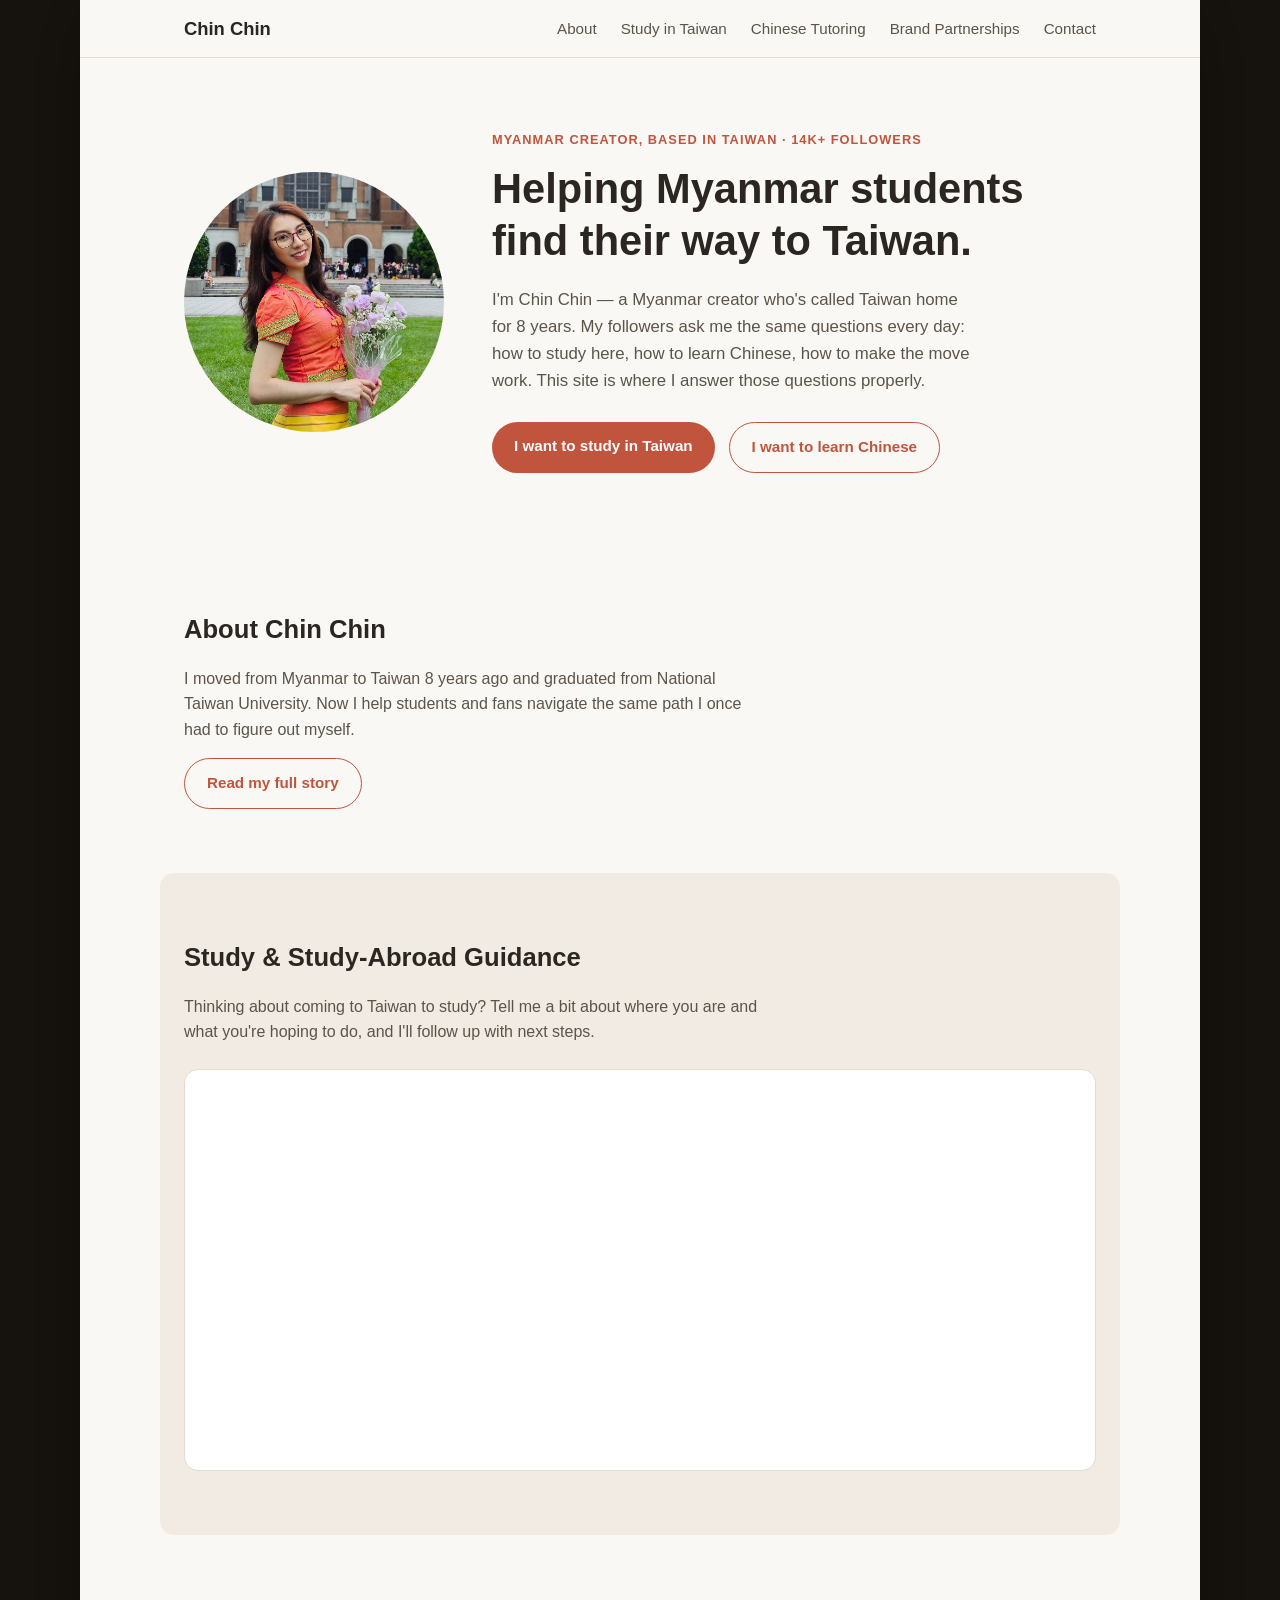
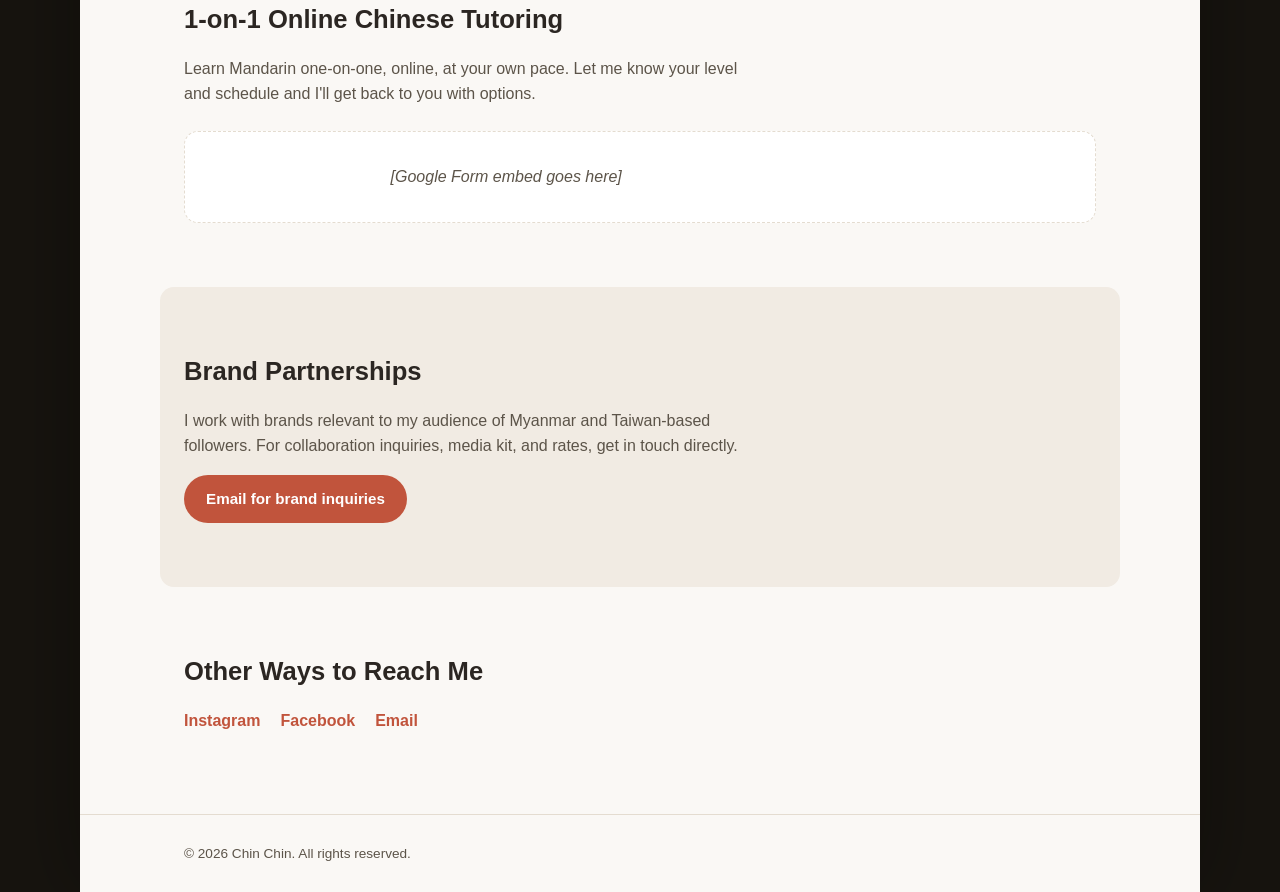
==== index.html @ 605bfd7a "Move full bio to a separate About page, trim homepage intro" ====
<!DOCTYPE html>
<html lang="en">
<head>
<meta charset="UTF-8">
<meta name="viewport" content="width=device-width, initial-scale=1.0">
<title>Chin Chin | Myanmar-Taiwan Bridge</title>
<meta name="description" content="Chin Chin — Myanmar content creator based in Taiwan. Study abroad guidance, 1-on-1 Chinese tutoring, and brand partnerships.">
<link rel="stylesheet" href="css/style.css">
</head>
<body>
<div class="page-shell">

<header class="site-header">
  <nav class="nav container">
    <a href="#top" class="logo">Chin Chin</a>
    <button class="nav-toggle" id="navToggle" aria-label="Toggle menu">&#9776;</button>
    <ul class="nav-links" id="navLinks">
      <li><a href="about.html">About</a></li>
      <li><a href="#study-abroad">Study in Taiwan</a></li>
      <li><a href="#tutoring">Chinese Tutoring</a></li>
      <li><a href="#partnerships">Brand Partnerships</a></li>
      <li><a href="#contact">Contact</a></li>
    </ul>
  </nav>
</header>

<main>

  <!-- HERO -->
  <section id="top" class="hero container">
    <img class="hero-photo" src="images/hero.jpg" alt="Chin Chin">
    <div class="hero-text">
      <p class="eyebrow">Myanmar creator, based in Taiwan &middot; 14K+ followers</p>
      <h1>Helping Myanmar students find their way to Taiwan.</h1>
      <p class="lead">
        I'm Chin Chin — a Myanmar creator who's called Taiwan home for 8 years.
        My followers ask me the same questions every day: how to study here, how
        to learn Chinese, how to make the move work. This site is where I answer
        those questions properly.
      </p>
      <div class="cta-row">
        <a href="#study-abroad" class="btn btn-primary">I want to study in Taiwan</a>
        <a href="#tutoring" class="btn btn-secondary">I want to learn Chinese</a>
      </div>
    </div>
  </section>

  <!-- ABOUT (short teaser, full bio lives on about.html) -->
  <section id="about" class="section container">
    <h2>About Chin Chin</h2>
    <p>
      I moved from Myanmar to Taiwan 8 years ago and graduated from National
      Taiwan University. Now I help students and fans navigate the same path I
      once had to figure out myself.
    </p>
    <a href="about.html" class="btn btn-secondary">Read my full story</a>
  </section>

  <!-- STUDY ABROAD -->
  <section id="study-abroad" class="section alt container">
    <h2>Study &amp; Study-Abroad Guidance</h2>
    <p>
      Thinking about coming to Taiwan to study? Tell me a bit about where you
      are and what you're hoping to do, and I'll follow up with next steps.
    </p>
    <div class="form-embed has-form">
      <iframe src="https://docs.google.com/forms/d/e/1FAIpQLSfJx04D-tozMDbT_g1JNToiqjvIcJus_YOJopioMGUemQs1Eg/viewform?embedded=true" width="100%" height="400" frameborder="0" marginheight="0" marginwidth="0">Loading…</iframe>
    </div>
  </section>

  <!-- CHINESE TUTORING -->
  <section id="tutoring" class="section container">
    <h2>1-on-1 Online Chinese Tutoring</h2>
    <p>
      Learn Mandarin one-on-one, online, at your own pace. Let me know your
      level and schedule and I'll get back to you with options.
    </p>
    <div class="form-embed">
      <!--
        TODO: Replace this comment with the Google Form <iframe> embed code.
        Suggested fields for the form:
          - Name
          - Contact (email / LINE / WhatsApp)
          - Current Chinese level (none / beginner / intermediate / advanced)
          - Goal (travel / study / work / daily life)
          - Preferred schedule / timezone
          - Preferred trial lesson time
      -->
      <p class="form-placeholder-note">[Google Form embed goes here]</p>
    </div>
  </section>

  <!-- BRAND PARTNERSHIPS -->
  <section id="partnerships" class="section alt container">
    <h2>Brand Partnerships</h2>
    <p>
      <!-- TODO: replace with real positioning copy -->
      I work with brands relevant to my audience of Myanmar and Taiwan-based
      followers. For collaboration inquiries, media kit, and rates, get in
      touch directly.
    </p>
    <a href="mailto:REPLACE_WITH_EMAIL@example.com" class="btn btn-primary">
      Email for brand inquiries
    </a>
  </section>

  <!-- CONTACT -->
  <section id="contact" class="section container">
    <h2>Other Ways to Reach Me</h2>
    <ul class="contact-links">
      <li><a href="https://www.instagram.com/chinchin._.27/" target="_blank" rel="noopener">Instagram</a></li>
      <li><a href="https://www.facebook.com/profile.php?id=100089342262749" target="_blank" rel="noopener">Facebook</a></li>
      <li><a href="mailto:REPLACE_WITH_EMAIL@example.com">Email</a></li>
    </ul>
  </section>

</main>

<footer class="site-footer">
  <p class="container">&copy; <span id="year"></span> Chin Chin. All rights reserved.</p>
</footer>

<script src="js/main.js"></script>
</div>
</body>
</html>
---- css/style.css ----
:root {
  --color-bg: #faf8f5;
  --color-bg-alt: #f1ebe3;
  --color-ink: #2b2622;
  --color-ink-soft: #5c5449;
  --color-accent: #c1543c;
  --color-accent-soft: #e8c4b8;
  --color-border: #e4dcd0;
  --color-shell-bg: #17140f;
  --radius: 14px;
  --max-width: 960px;
  --shell-width: 1120px;
  --font: -apple-system, BlinkMacSystemFont, "Segoe UI", "Noto Sans TC", Roboto, sans-serif;
}

* { box-sizing: border-box; }

html, body {
  margin: 0;
  padding: 0;
}

body {
  font-family: var(--font);
  color: var(--color-ink);
  background: var(--color-shell-bg);
  line-height: 1.6;
}

.page-shell {
  max-width: var(--shell-width);
  margin: 0 auto;
  background: var(--color-bg);
  box-shadow: 0 0 80px rgba(0, 0, 0, 0.35);
}

.container {
  max-width: var(--max-width);
  margin: 0 auto;
  padding: 0 24px;
}

/* Header / nav */
.site-header {
  position: sticky;
  top: 0;
  background: rgba(250, 248, 245, 0.92);
  backdrop-filter: blur(6px);
  border-bottom: 1px solid var(--color-border);
  z-index: 10;
}

.nav {
  display: flex;
  align-items: center;
  justify-content: space-between;
  padding-top: 14px;
  padding-bottom: 14px;
}

.logo {
  font-weight: 700;
  font-size: 1.15rem;
  color: var(--color-ink);
  text-decoration: none;
}

.nav-links {
  list-style: none;
  display: flex;
  gap: 24px;
  margin: 0;
  padding: 0;
}

.nav-links a {
  color: var(--color-ink-soft);
  text-decoration: none;
  font-size: 0.95rem;
}

.nav-links a:hover { color: var(--color-accent); }

.nav-toggle {
  display: none;
  background: none;
  border: none;
  font-size: 1.4rem;
  cursor: pointer;
  color: var(--color-ink);
}

/* Hero */
.hero {
  display: flex;
  align-items: center;
  gap: 48px;
  padding: 72px 24px;
}

.hero-photo {
  flex: 0 0 260px;
  width: 260px;
  height: 260px;
  border-radius: 50%;
  object-fit: cover;
}

.about-gallery {
  display: flex;
  gap: 16px;
  margin-top: 32px;
}

.about-gallery img {
  flex: 1;
  width: 100%;
  min-width: 0;
  aspect-ratio: 3 / 4;
  object-fit: cover;
  object-position: top;
  border-radius: var(--radius);
}

@media (max-width: 720px) {
  .about-gallery {
    gap: 8px;
  }
}

.hero-text { flex: 1; min-width: 0; }

.eyebrow {
  text-transform: uppercase;
  letter-spacing: 0.08em;
  font-size: 0.8rem;
  color: var(--color-accent);
  font-weight: 600;
  margin: 0 0 12px;
}

h1 {
  font-size: clamp(1.8rem, 3.5vw, 2.6rem);
  line-height: 1.25;
  margin: 0 0 20px;
}

.lead {
  font-size: 1.05rem;
  color: var(--color-ink-soft);
  max-width: 52ch;
}

.cta-row {
  display: flex;
  gap: 14px;
  margin-top: 28px;
  flex-wrap: wrap;
}

.btn {
  display: inline-block;
  padding: 12px 22px;
  border-radius: 999px;
  text-decoration: none;
  font-weight: 600;
  font-size: 0.95rem;
  transition: transform 0.15s ease, box-shadow 0.15s ease;
}

.btn:hover { transform: translateY(-1px); }

.btn-primary {
  background: var(--color-accent);
  color: #fff;
}

.btn-secondary {
  background: transparent;
  color: var(--color-accent);
  border: 1.5px solid var(--color-accent);
}

/* Sections */
.section {
  padding: 64px 24px;
}

.section.alt {
  background: var(--color-bg-alt);
  border-radius: var(--radius);
}

.section h2 {
  font-size: 1.6rem;
  margin: 0 0 16px;
}

.section p {
  color: var(--color-ink-soft);
  max-width: 65ch;
}

/* Placeholder blocks (stand in for real photos) */
.placeholder-box {
  background: linear-gradient(135deg, var(--color-accent-soft), var(--color-bg-alt));
  display: flex;
  align-items: center;
  justify-content: center;
  text-align: center;
  color: var(--color-ink-soft);
  font-size: 0.85rem;
  padding: 12px;
}

/* Stats */
.stat-row {
  list-style: none;
  display: flex;
  gap: 40px;
  padding: 0;
  margin: 28px 0 0;
  flex-wrap: wrap;
}

.stat-row li {
  display: flex;
  flex-direction: column;
}

.stat-row strong {
  font-size: 1.6rem;
  color: var(--color-accent);
}

.stat-row span {
  font-size: 0.85rem;
  color: var(--color-ink-soft);
}

/* Form embed placeholder */
.form-embed {
  margin-top: 24px;
  border: 1.5px dashed var(--color-border);
  border-radius: var(--radius);
  padding: 32px;
  background: #fff;
}

.form-placeholder-note {
  margin: 0;
  color: var(--color-ink-soft);
  font-style: italic;
  text-align: center;
}

/* Form embed with a real Google Form loaded */
.form-embed.has-form {
  border-style: solid;
  padding: 0;
  overflow: hidden;
}

.form-embed.has-form iframe {
  display: block;
  width: 100%;
  border: none;
}

/* Contact links */
.contact-links {
  list-style: none;
  padding: 0;
  display: flex;
  gap: 20px;
  flex-wrap: wrap;
}

.contact-links a {
  color: var(--color-accent);
  text-decoration: none;
  font-weight: 600;
}

/* Footer */
.site-footer {
  border-top: 1px solid var(--color-border);
  padding: 28px 0;
  color: var(--color-ink-soft);
  font-size: 0.85rem;
}

/* Responsive */
@media (max-width: 720px) {
  .hero {
    flex-direction: column;
    text-align: center;
    padding: 48px 24px;
  }

  .cta-row { justify-content: center; }

  .nav-toggle { display: block; }

  .nav-links {
    display: none;
    position: absolute;
    top: 100%;
    left: 0;
    right: 0;
    background: var(--color-bg);
    flex-direction: column;
    padding: 16px 24px;
    border-bottom: 1px solid var(--color-border);
  }

  .nav-links.open { display: flex; }

  .stat-row { gap: 28px; }
}
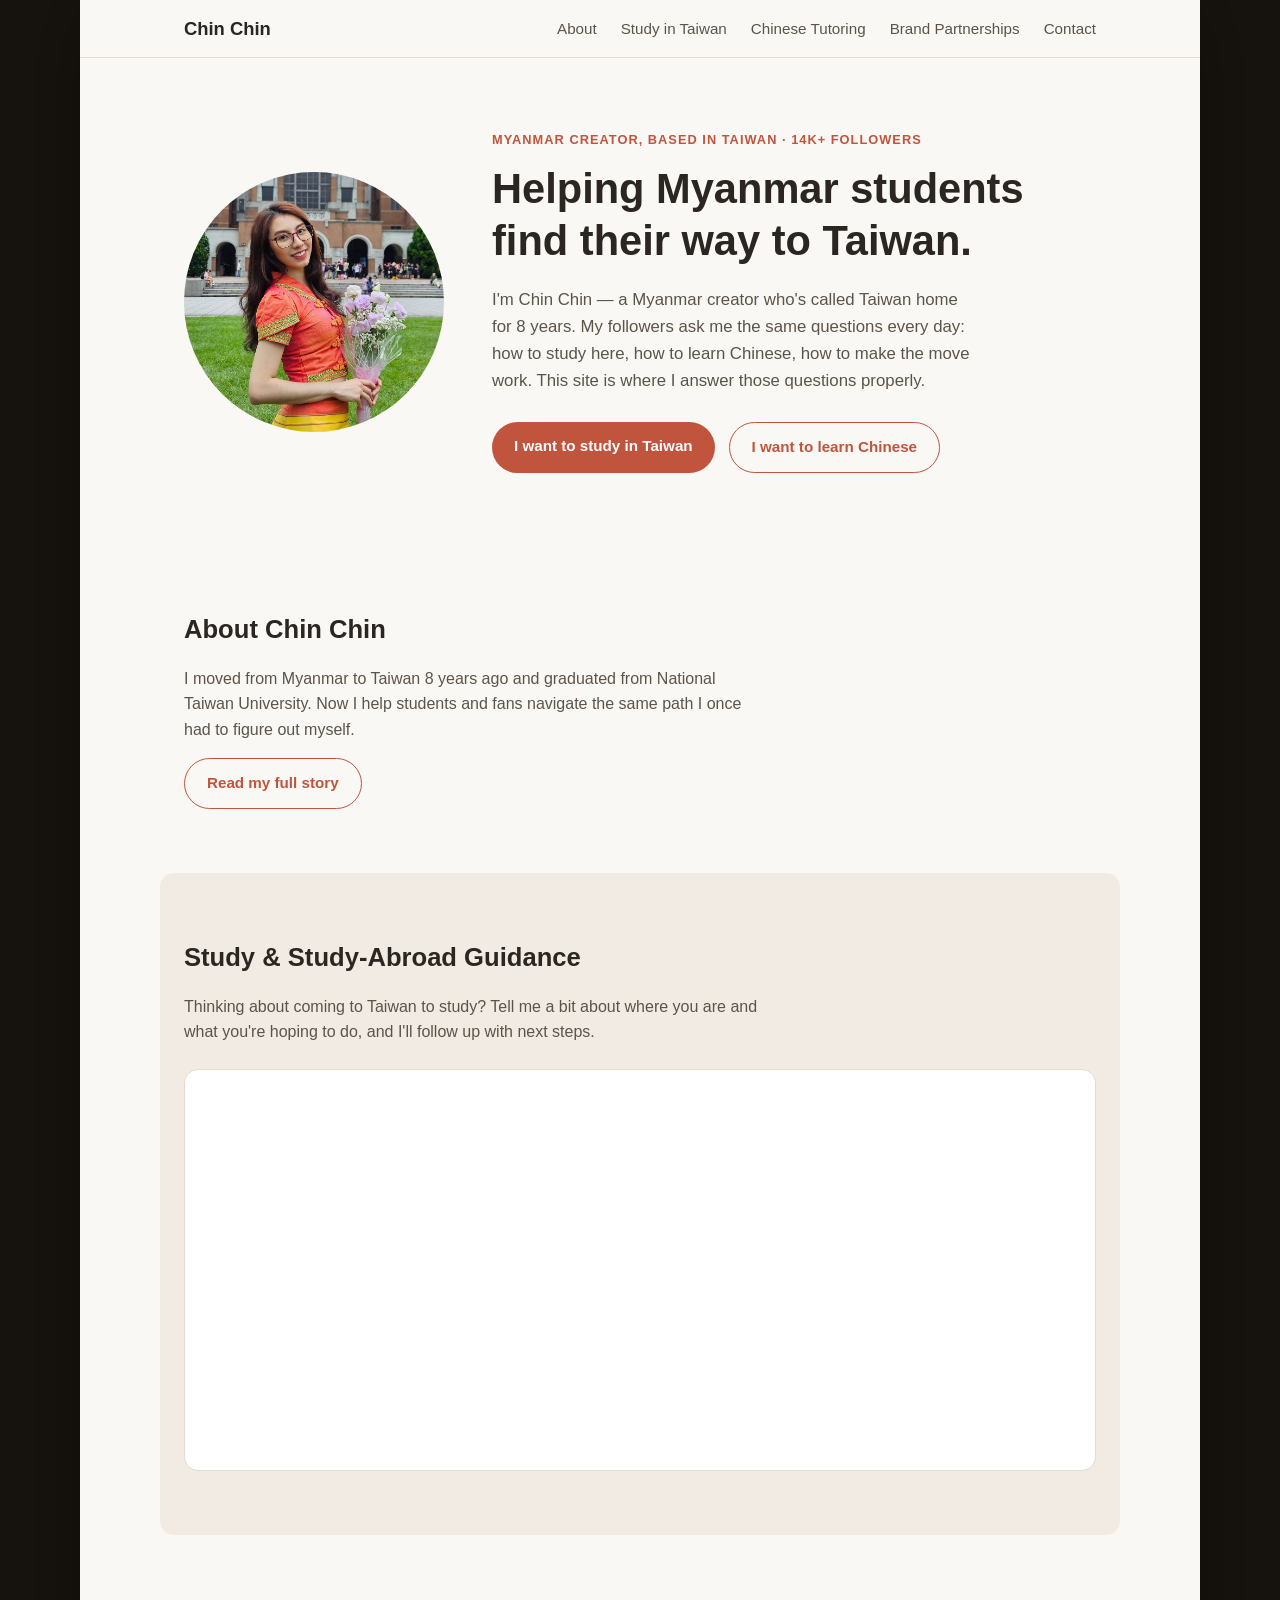
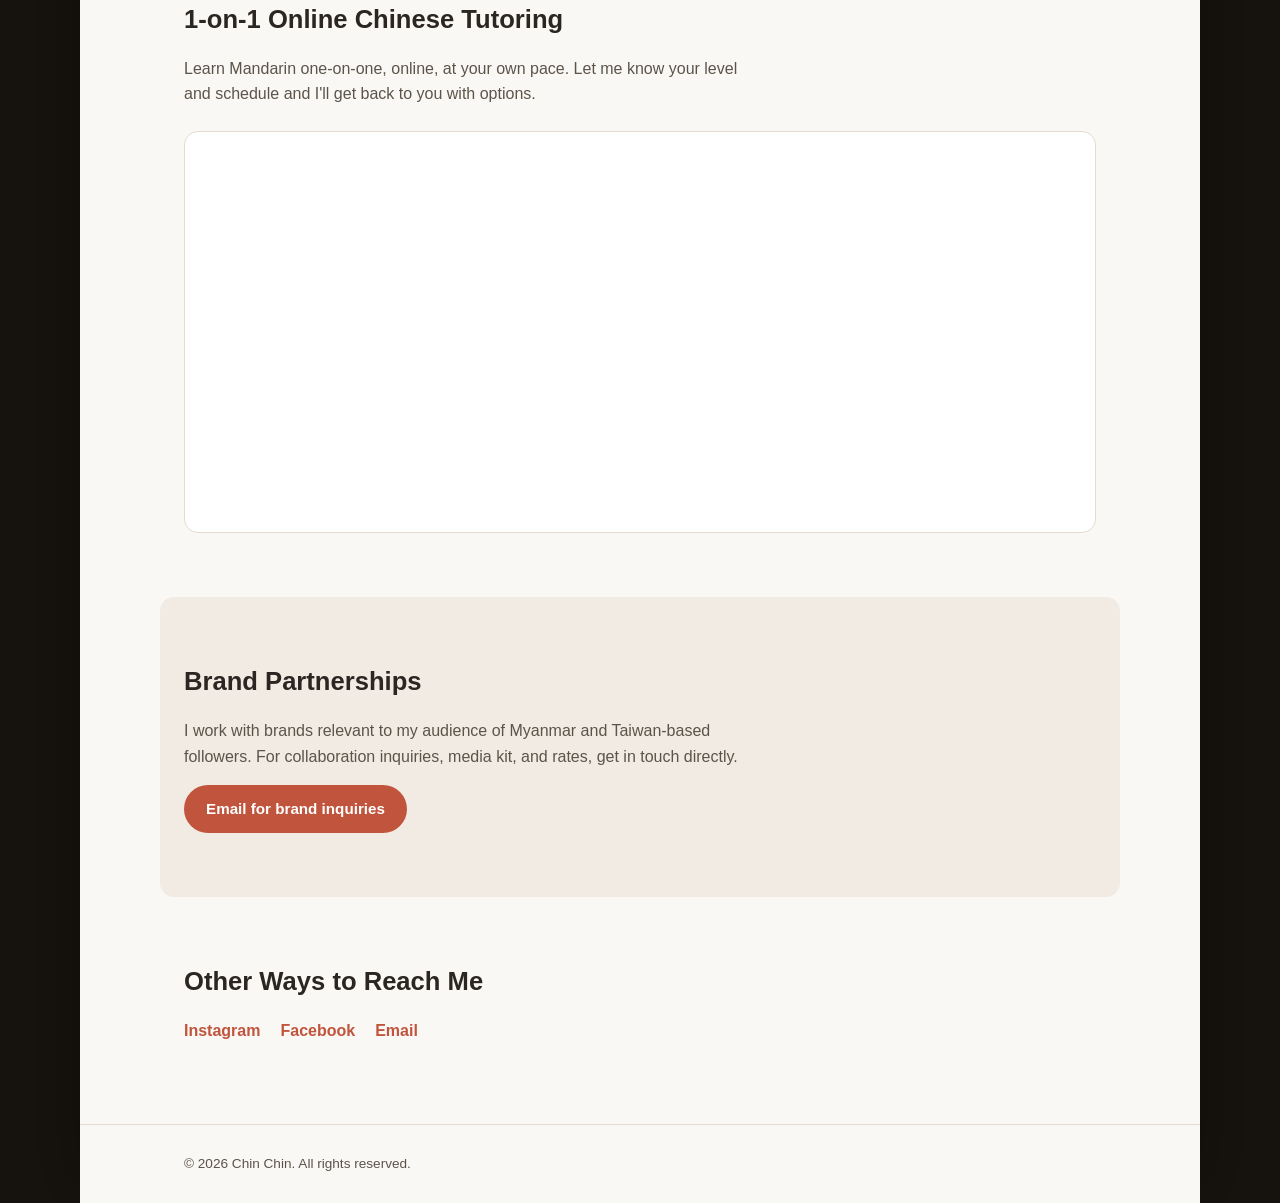
==== commit fcd39ef6: "Embed Chinese Tutoring Google Form" ====
--- a/index.html
+++ b/index.html
@@ -75,18 +75,8 @@
       Learn Mandarin one-on-one, online, at your own pace. Let me know your
       level and schedule and I'll get back to you with options.
     </p>
-    <div class="form-embed">
-      <!--
-        TODO: Replace this comment with the Google Form <iframe> embed code.
-        Suggested fields for the form:
-          - Name
-          - Contact (email / LINE / WhatsApp)
-          - Current Chinese level (none / beginner / intermediate / advanced)
-          - Goal (travel / study / work / daily life)
-          - Preferred schedule / timezone
-          - Preferred trial lesson time
-      -->
-      <p class="form-placeholder-note">[Google Form embed goes here]</p>
+    <div class="form-embed has-form">
+      <iframe src="https://docs.google.com/forms/d/e/1FAIpQLScOW-vlJznpH0qBeqEL9TIIM-wbgaiX04JXEnQzeQEX8G0h-w/viewform?embedded=true" width="100%" height="400" frameborder="0" marginheight="0" marginwidth="0">Loading…</iframe>
     </div>
   </section>
 
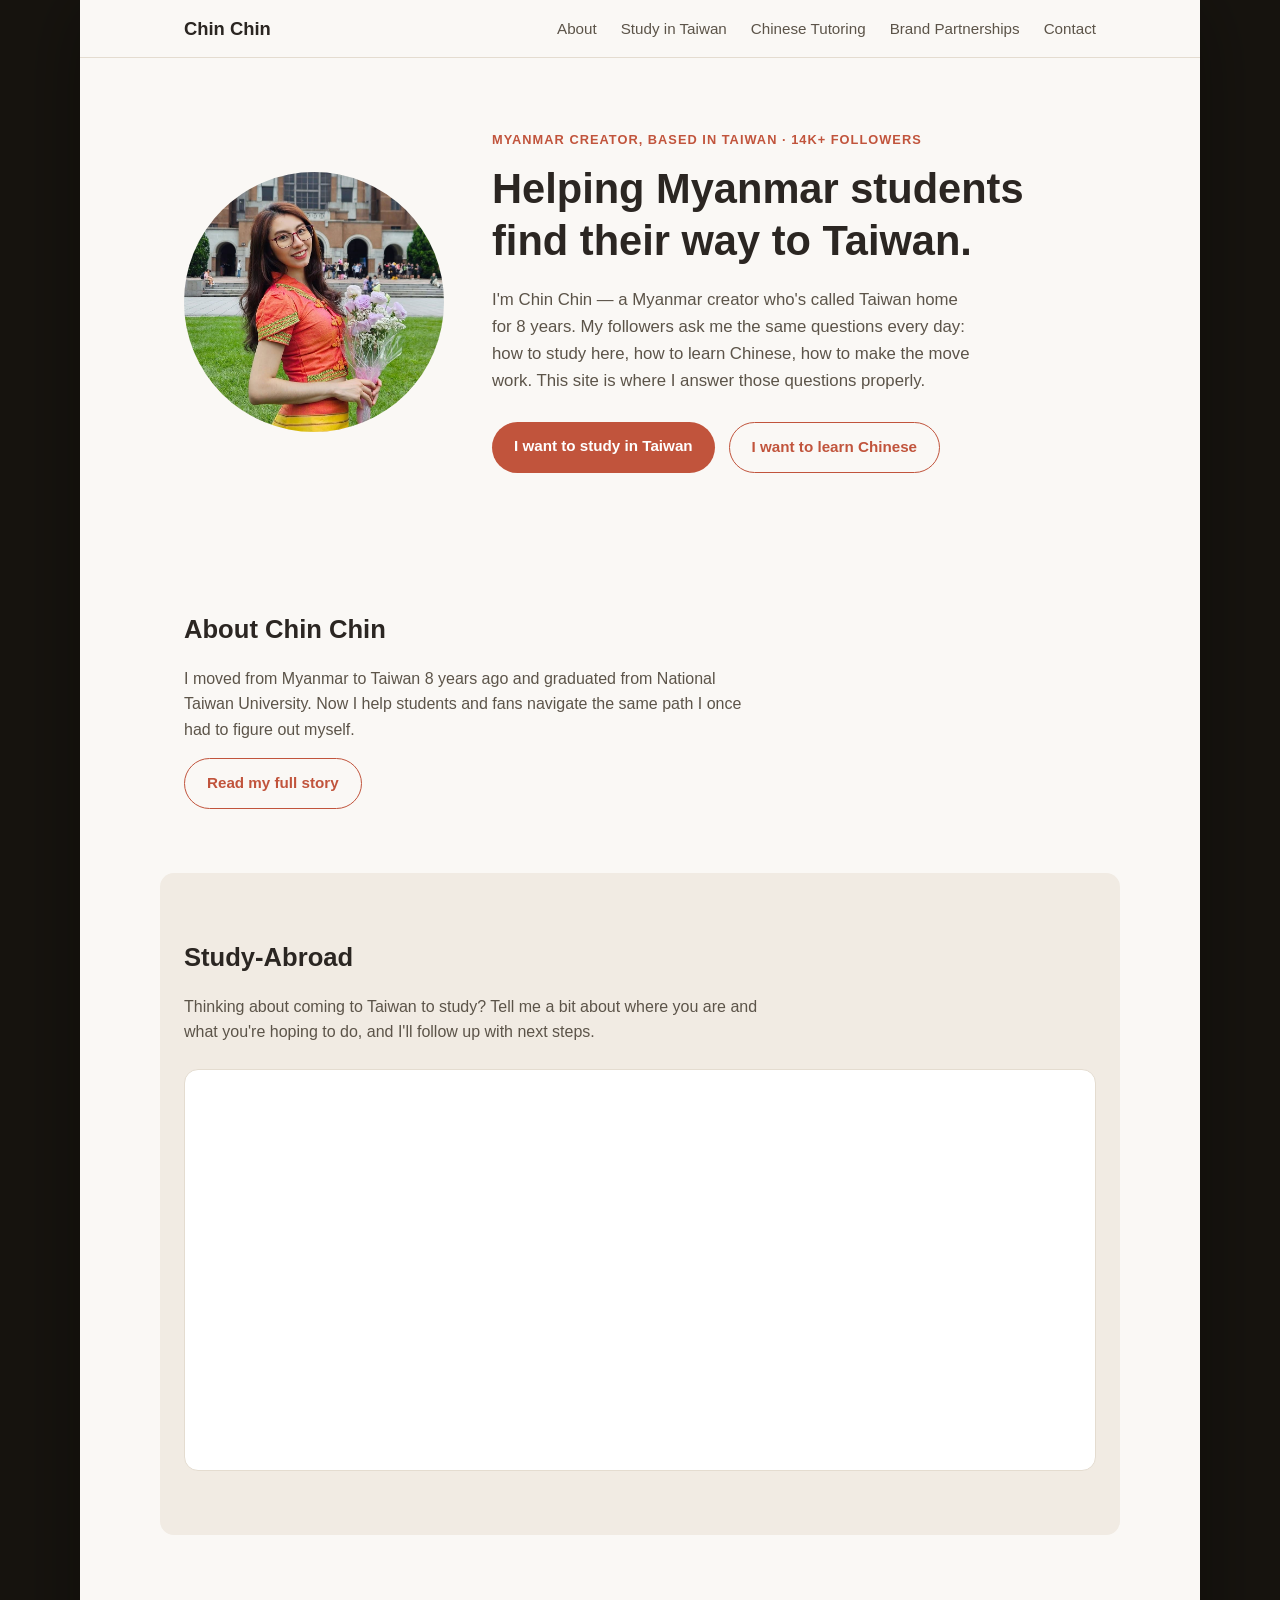
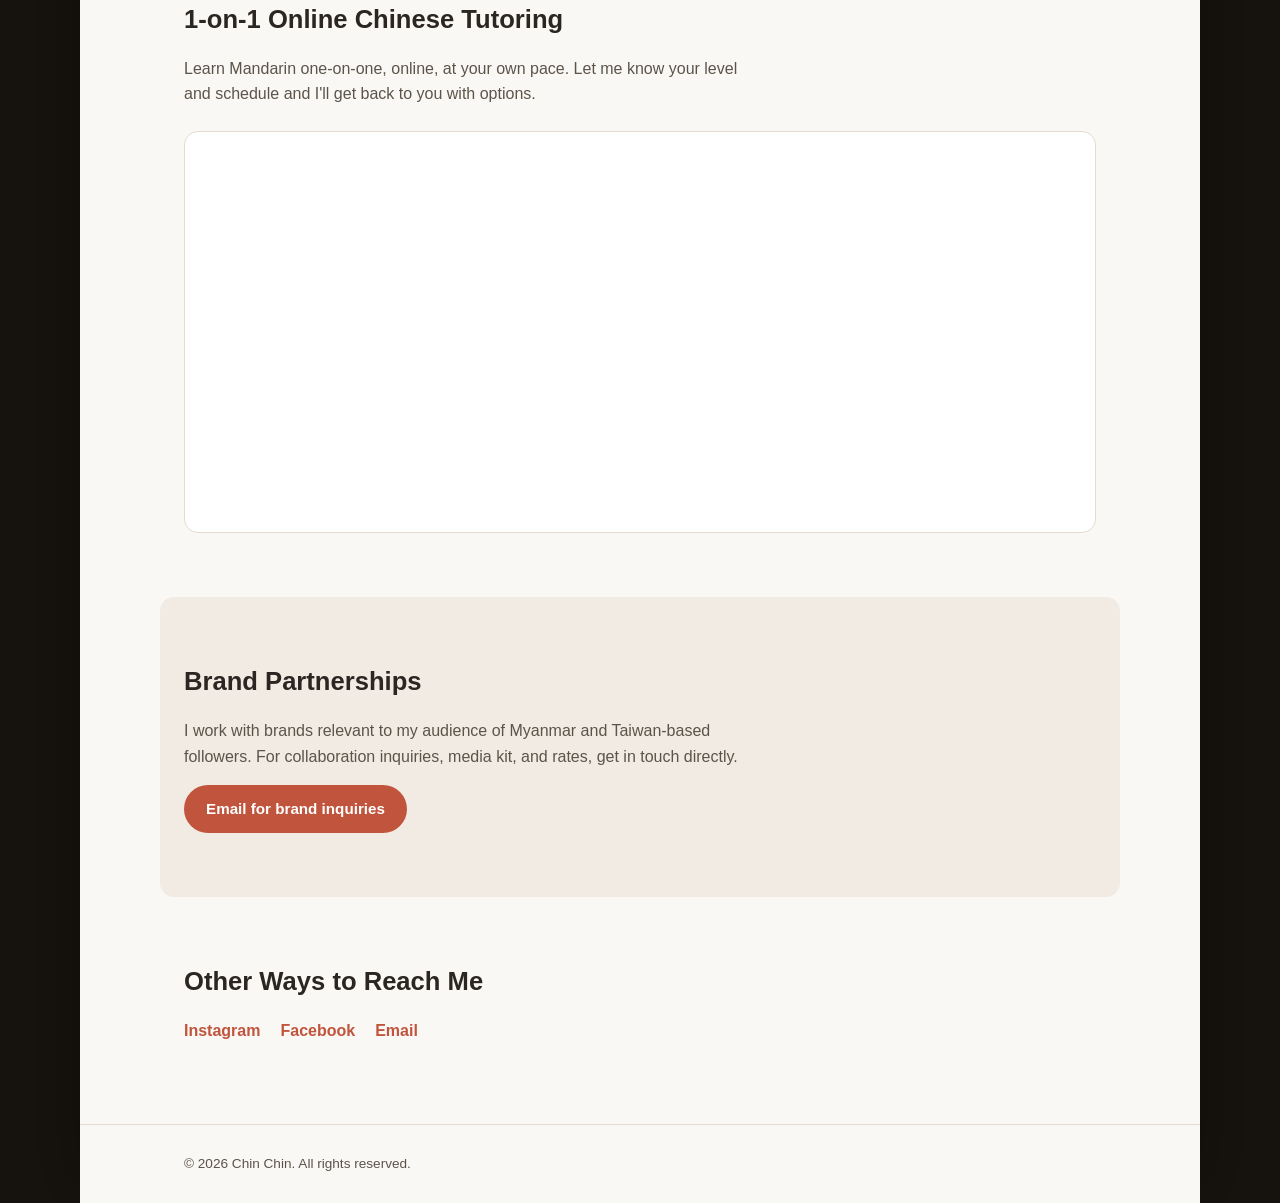
==== commit c51f6766: "Update hero photo to graduation photo, rename Study-Abroad section heading" ====
--- a/index.html
+++ b/index.html
@@ -58,7 +58,7 @@
 
   <!-- STUDY ABROAD -->
   <section id="study-abroad" class="section alt container">
-    <h2>Study &amp; Study-Abroad Guidance</h2>
+    <h2>Study-Abroad</h2>
     <p>
       Thinking about coming to Taiwan to study? Tell me a bit about where you
       are and what you're hoping to do, and I'll follow up with next steps.
@@ -89,7 +89,7 @@
       followers. For collaboration inquiries, media kit, and rates, get in
       touch directly.
     </p>
-    <a href="mailto:REPLACE_WITH_EMAIL@example.com" class="btn btn-primary">
+    <a href="mailto:chinqingintaiwan18@gmail.com" class="btn btn-primary">
       Email for brand inquiries
     </a>
   </section>
@@ -100,7 +100,7 @@
     <ul class="contact-links">
       <li><a href="https://www.instagram.com/chinchin._.27/" target="_blank" rel="noopener">Instagram</a></li>
       <li><a href="https://www.facebook.com/profile.php?id=100089342262749" target="_blank" rel="noopener">Facebook</a></li>
-      <li><a href="mailto:REPLACE_WITH_EMAIL@example.com">Email</a></li>
+      <li><a href="mailto:chinqingintaiwan18@gmail.com">Email</a></li>
     </ul>
   </section>
 
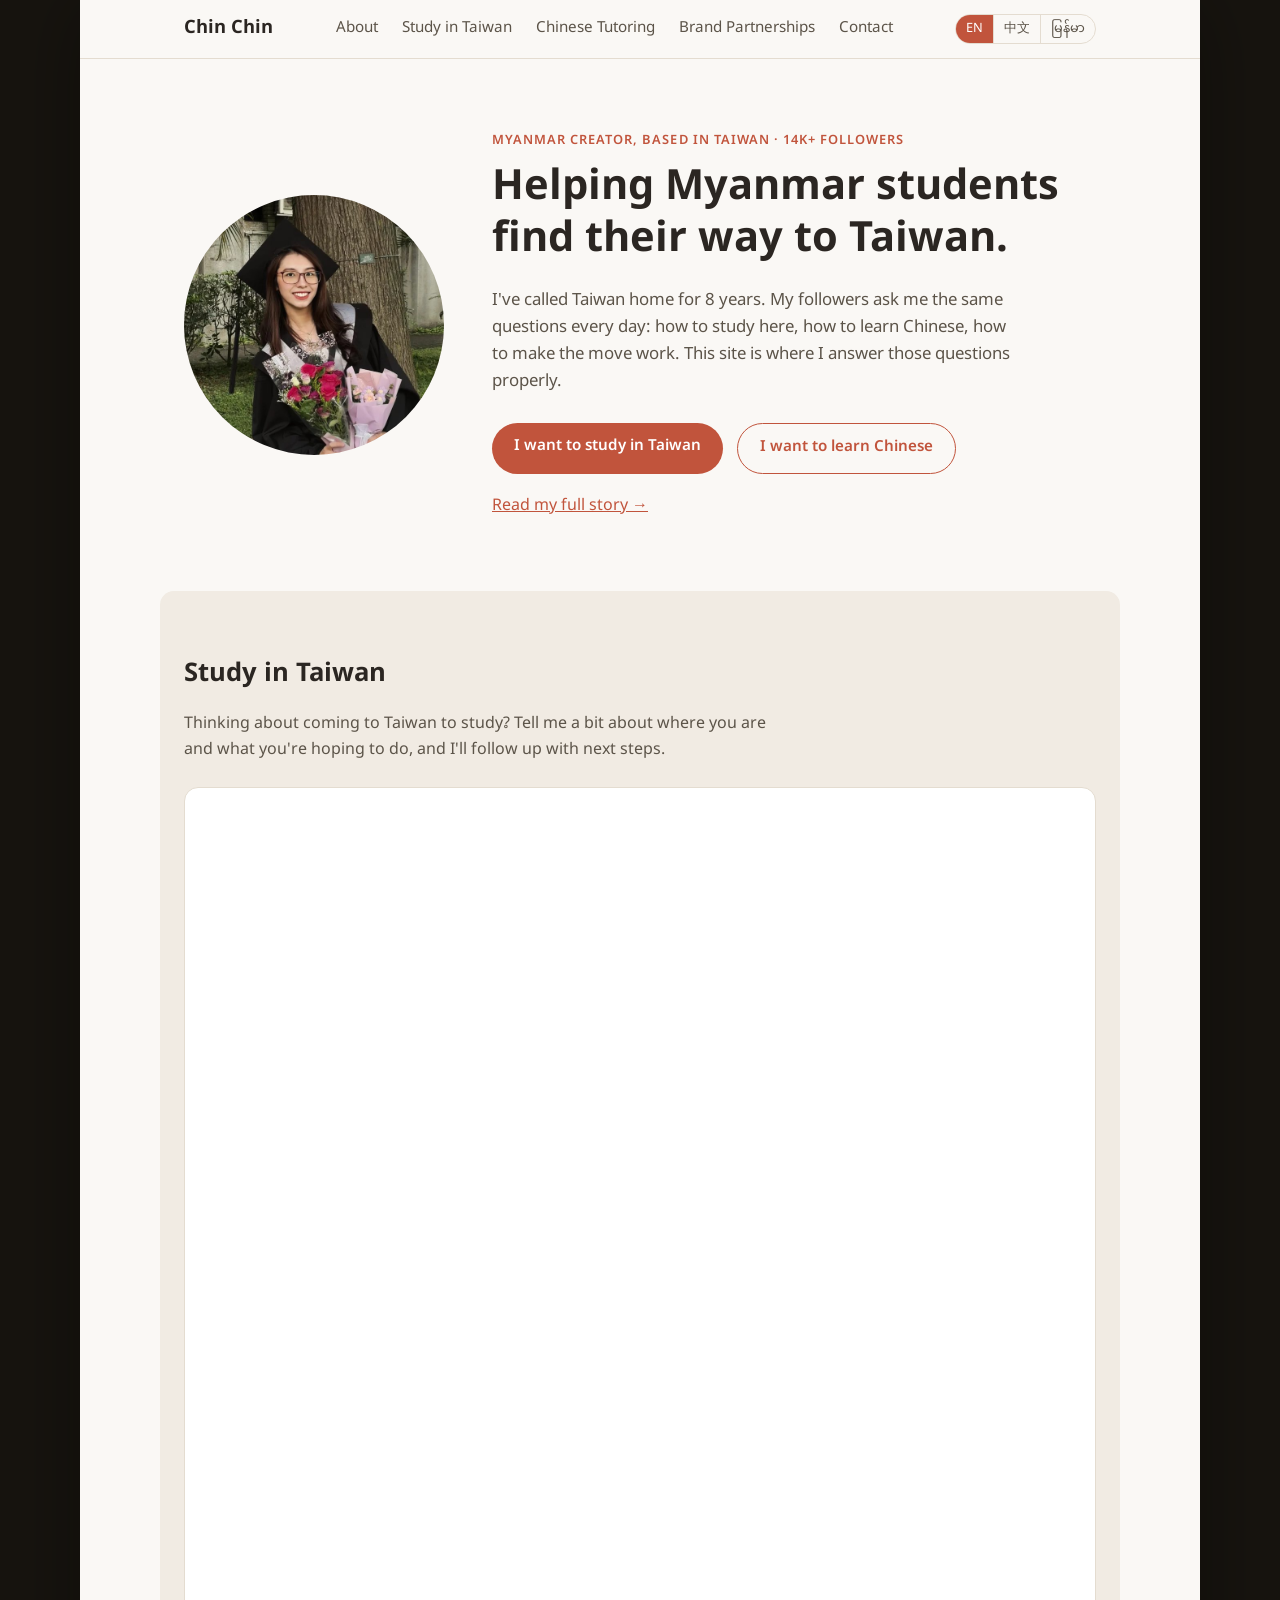
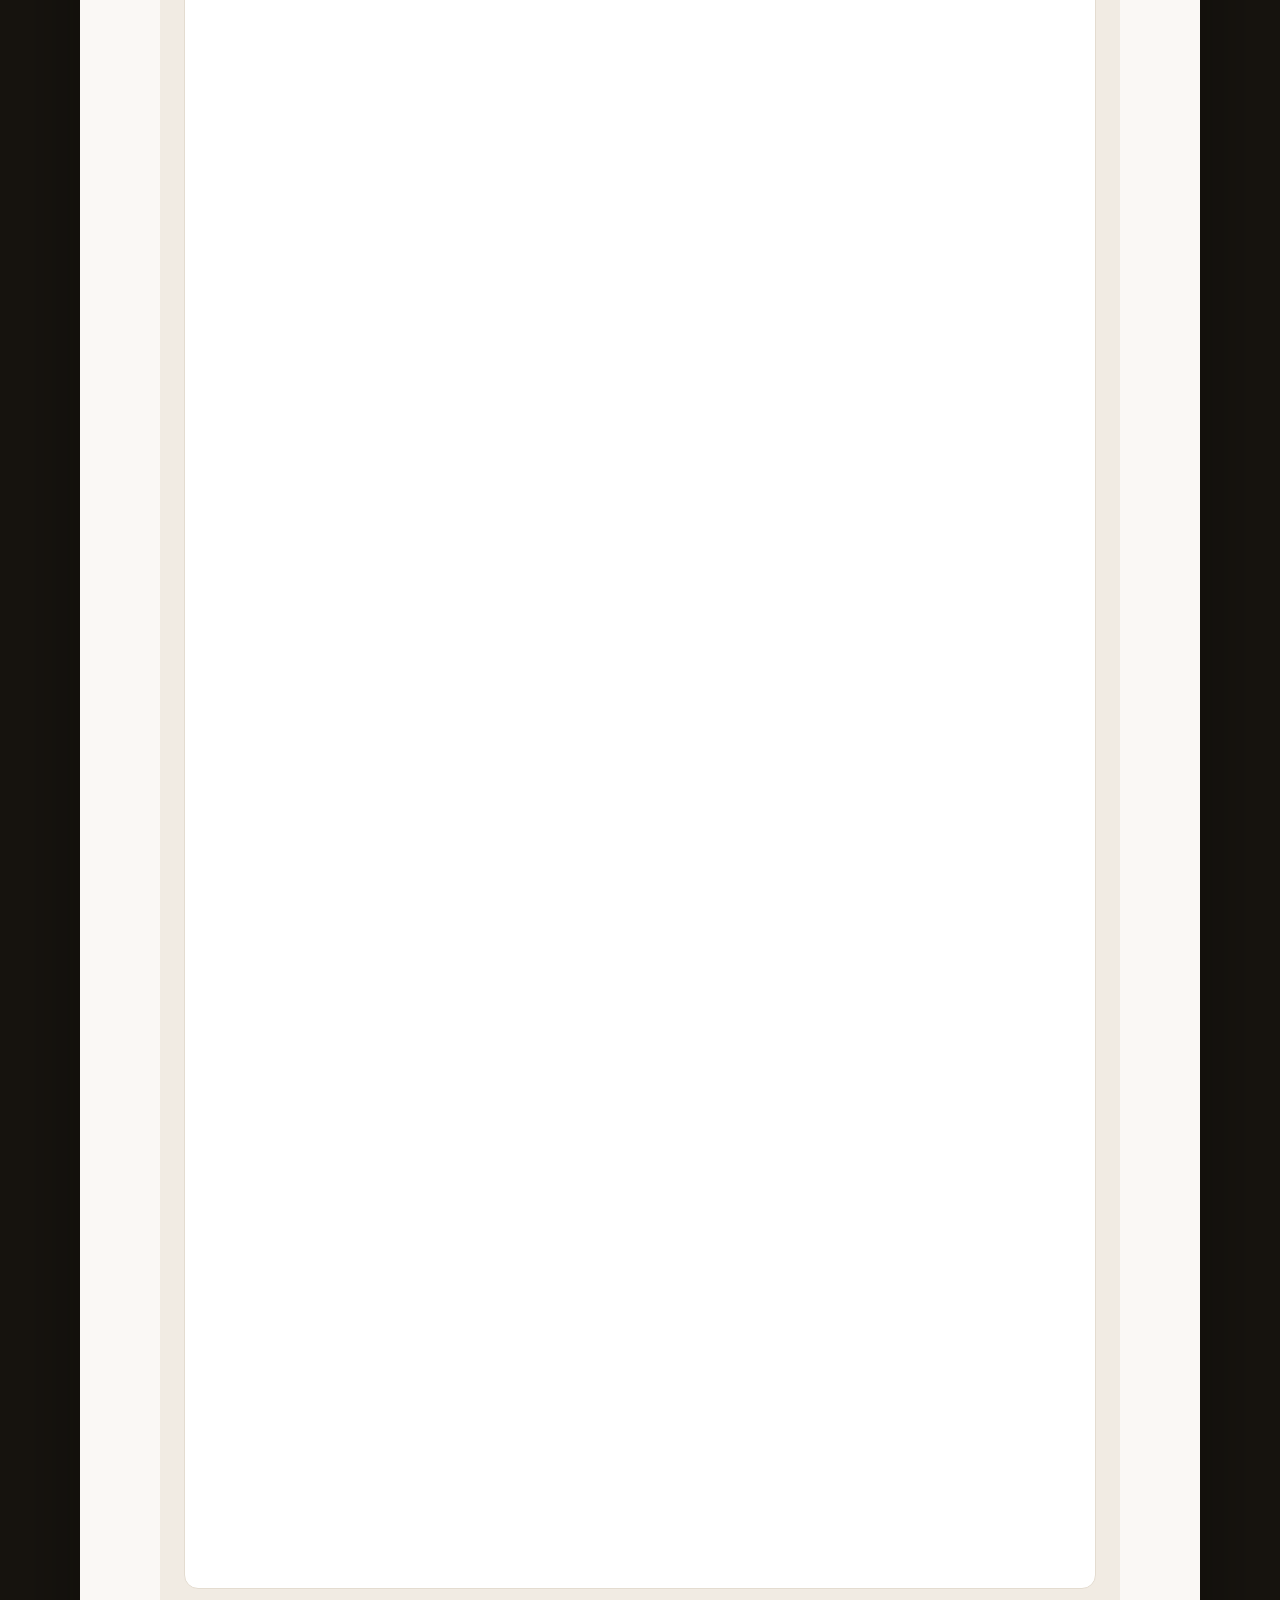
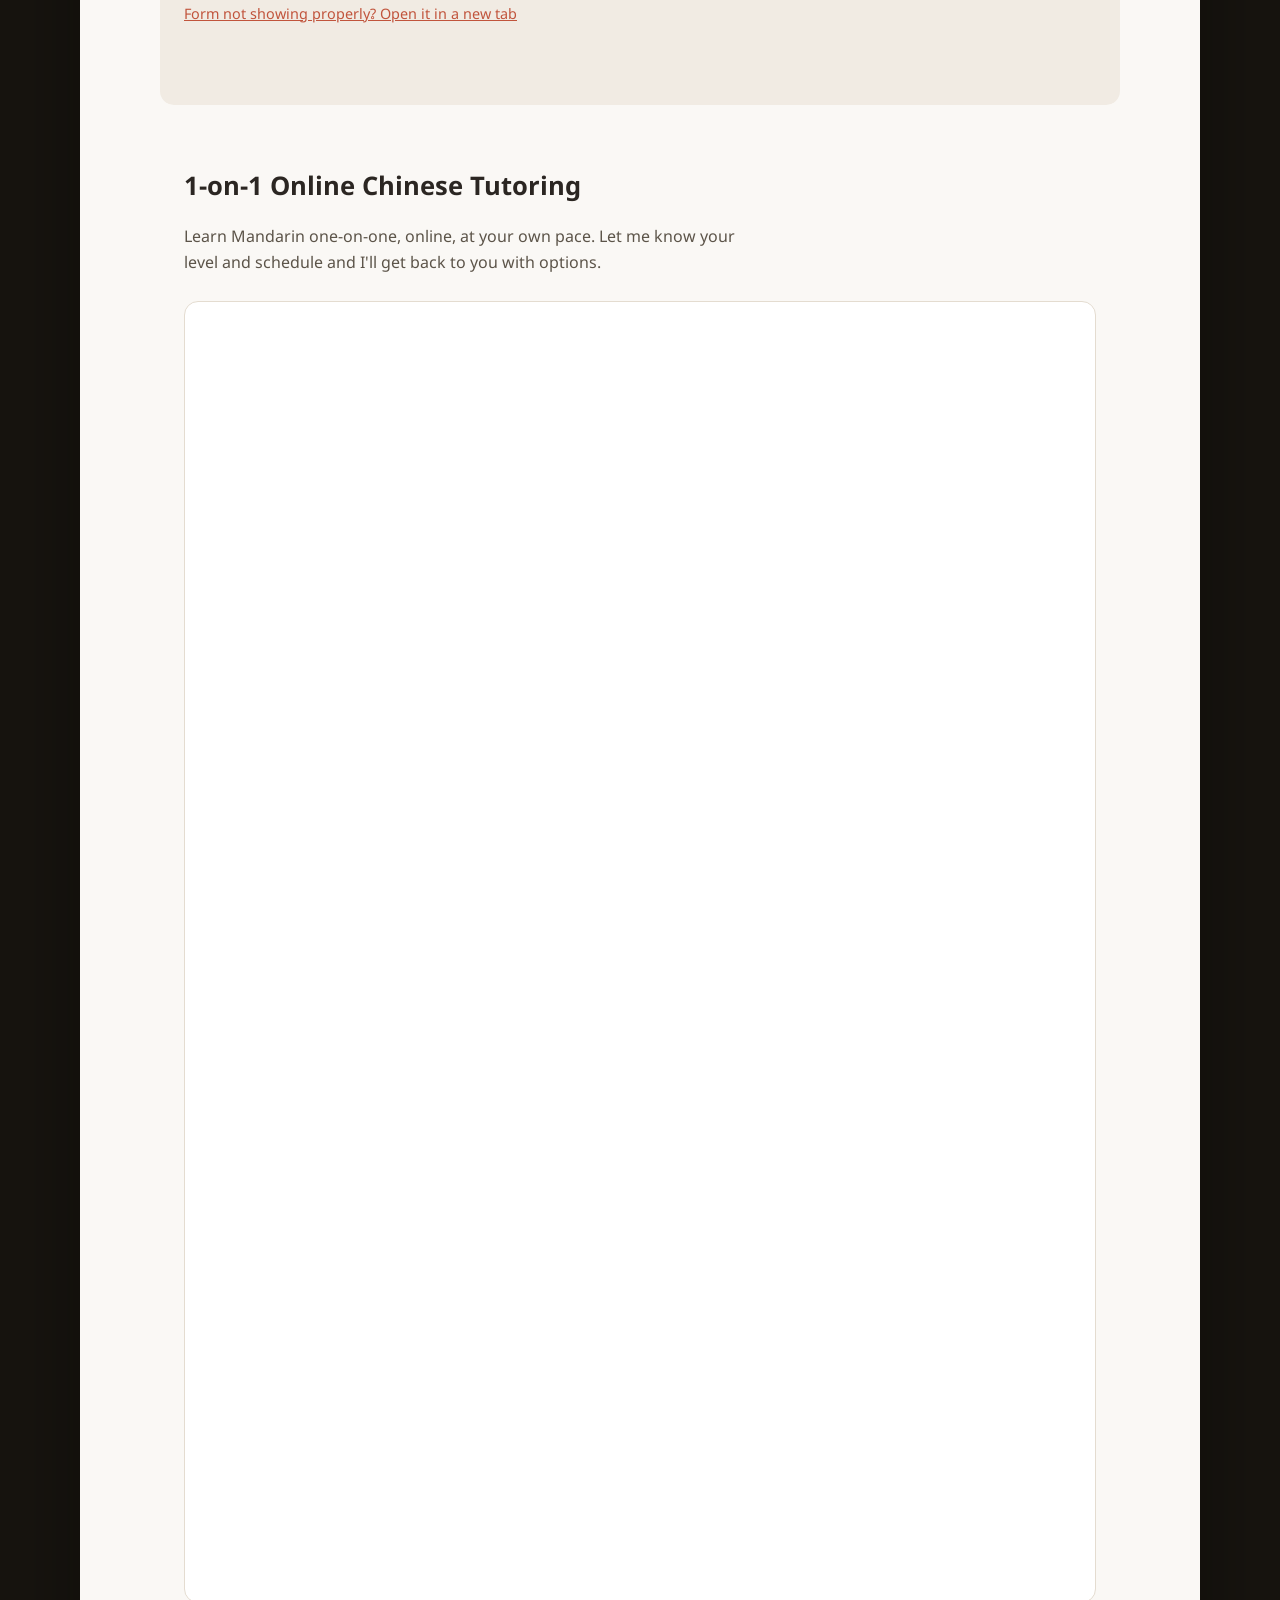
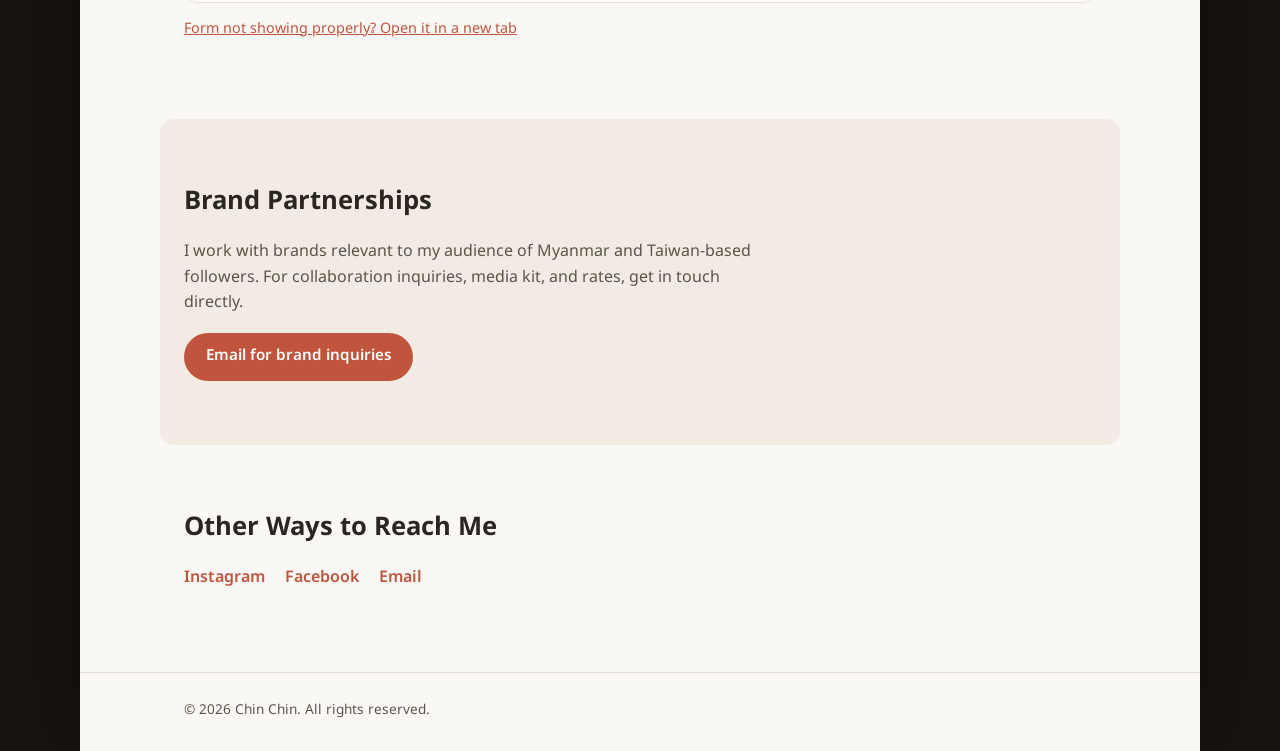
==== commit c67fde51: "Chin Chin site: trilingual (EN/中文/မြန်မာ), compressed photos, share previews Co-Authored-By: Claude " ====
--- a/index.html
+++ b/index.html
@@ -3,8 +3,21 @@
 <head>
 <meta charset="UTF-8">
 <meta name="viewport" content="width=device-width, initial-scale=1.0">
-<title>Chin Chin | Myanmar-Taiwan Bridge</title>
-<meta name="description" content="Chin Chin — Myanmar content creator based in Taiwan. Study abroad guidance, 1-on-1 Chinese tutoring, and brand partnerships.">
+<title data-i18n="meta.indexTitle">Chin Chin | Myanmar-Taiwan Bridge</title>
+<meta name="description" data-i18n-content="meta.indexDesc" content="Chin Chin — Myanmar content creator based in Taiwan. Study abroad guidance, 1-on-1 Chinese tutoring, and brand partnerships.">
+<meta property="og:type" content="website">
+<meta property="og:site_name" content="Chin Chin">
+<meta property="og:title" content="Chin Chin | Myanmar-Taiwan Bridge">
+<meta property="og:description" content="Helping Myanmar students find their way to Taiwan — study abroad guidance and 1-on-1 Chinese tutoring.">
+<meta property="og:url" content="https://lai2570.github.io/ching-ching-site/">
+<meta property="og:image" content="https://lai2570.github.io/ching-ching-site/images/og.jpg">
+<meta property="og:image:width" content="1200">
+<meta property="og:image:height" content="630">
+<meta name="twitter:card" content="summary_large_image">
+<link rel="icon" href="images/favicon.svg" type="image/svg+xml">
+<link rel="preconnect" href="https://fonts.googleapis.com">
+<link rel="preconnect" href="https://fonts.gstatic.com" crossorigin>
+<link rel="stylesheet" href="https://fonts.googleapis.com/css2?family=Noto+Sans+Myanmar:wght@400;600;700&display=swap">
 <link rel="stylesheet" href="css/style.css">
 </head>
 <body>
@@ -13,14 +26,21 @@
 <header class="site-header">
   <nav class="nav container">
     <a href="#top" class="logo">Chin Chin</a>
-    <button class="nav-toggle" id="navToggle" aria-label="Toggle menu">&#9776;</button>
     <ul class="nav-links" id="navLinks">
-      <li><a href="about.html">About</a></li>
-      <li><a href="#study-abroad">Study in Taiwan</a></li>
-      <li><a href="#tutoring">Chinese Tutoring</a></li>
-      <li><a href="#partnerships">Brand Partnerships</a></li>
-      <li><a href="#contact">Contact</a></li>
+      <li><a href="about.html" data-i18n="nav.about">About</a></li>
+      <li><a href="#study-abroad" data-i18n="nav.study">Study in Taiwan</a></li>
+      <li><a href="#tutoring" data-i18n="nav.tutoring">Chinese Tutoring</a></li>
+      <li><a href="#partnerships" data-i18n="nav.partnerships">Brand Partnerships</a></li>
+      <li><a href="#contact" data-i18n="nav.contact">Contact</a></li>
     </ul>
+    <div class="nav-tools">
+      <div class="lang-switch" role="group" aria-label="Language">
+        <button type="button" data-lang="en" lang="en">EN</button>
+        <button type="button" data-lang="zh" lang="zh-Hant">中文</button>
+        <button type="button" data-lang="my" lang="my">မြန်မာ</button>
+      </div>
+      <button class="nav-toggle" id="navToggle" aria-label="Toggle menu" aria-expanded="false" aria-controls="navLinks">&#9776;</button>
+    </div>
   </nav>
 </header>
 
@@ -28,75 +48,63 @@
 
   <!-- HERO -->
   <section id="top" class="hero container">
-    <img class="hero-photo" src="images/hero.jpg" alt="Chin Chin">
+    <img class="hero-photo" src="images/hero.jpg" alt="Chin Chin" width="640" height="800">
     <div class="hero-text">
-      <p class="eyebrow">Myanmar creator, based in Taiwan &middot; 14K+ followers</p>
-      <h1>Helping Myanmar students find their way to Taiwan.</h1>
-      <p class="lead">
-        I'm Chin Chin — a Myanmar creator who's called Taiwan home for 8 years.
-        My followers ask me the same questions every day: how to study here, how
-        to learn Chinese, how to make the move work. This site is where I answer
-        those questions properly.
+      <p class="eyebrow" data-i18n="hero.eyebrow">Myanmar creator, based in Taiwan · 14K+ followers</p>
+      <h1 data-i18n="hero.title">Helping Myanmar students find their way to Taiwan.</h1>
+      <p class="lead" data-i18n="hero.lead">
+        I've called Taiwan home for 8 years. My followers ask me the same
+        questions every day: how to study here, how to learn Chinese, how to make
+        the move work. This site is where I answer those questions properly.
       </p>
       <div class="cta-row">
-        <a href="#study-abroad" class="btn btn-primary">I want to study in Taiwan</a>
-        <a href="#tutoring" class="btn btn-secondary">I want to learn Chinese</a>
+        <a href="#study-abroad" class="btn btn-primary" data-i18n="hero.ctaStudy">I want to study in Taiwan</a>
+        <a href="#tutoring" class="btn btn-secondary" data-i18n="hero.ctaTutoring">I want to learn Chinese</a>
       </div>
+      <p class="hero-more"><a href="about.html" data-i18n="hero.more">Read my full story →</a></p>
     </div>
-  </section>
-
-  <!-- ABOUT (short teaser, full bio lives on about.html) -->
-  <section id="about" class="section container">
-    <h2>About Chin Chin</h2>
-    <p>
-      I moved from Myanmar to Taiwan 8 years ago and graduated from National
-      Taiwan University. Now I help students and fans navigate the same path I
-      once had to figure out myself.
-    </p>
-    <a href="about.html" class="btn btn-secondary">Read my full story</a>
   </section>
 
   <!-- STUDY ABROAD -->
   <section id="study-abroad" class="section alt container">
-    <h2>Study-Abroad</h2>
-    <p>
+    <h2 data-i18n="study.title">Study in Taiwan</h2>
+    <p data-i18n="study.body">
       Thinking about coming to Taiwan to study? Tell me a bit about where you
       are and what you're hoping to do, and I'll follow up with next steps.
     </p>
     <div class="form-embed has-form">
-      <iframe src="https://docs.google.com/forms/d/e/1FAIpQLSfJx04D-tozMDbT_g1JNToiqjvIcJus_YOJopioMGUemQs1Eg/viewform?embedded=true" width="100%" height="400" frameborder="0" marginheight="0" marginwidth="0">Loading…</iframe>
+      <iframe src="https://docs.google.com/forms/d/e/1FAIpQLSfJx04D-tozMDbT_g1JNToiqjvIcJus_YOJopioMGUemQs1Eg/viewform?embedded=true" title="Study in Taiwan form" height="2400" loading="lazy">Loading…</iframe>
     </div>
+    <p class="form-fallback"><a href="https://docs.google.com/forms/d/e/1FAIpQLSfJx04D-tozMDbT_g1JNToiqjvIcJus_YOJopioMGUemQs1Eg/viewform" target="_blank" rel="noopener" data-i18n="form.openNew">Form not showing properly? Open it in a new tab</a></p>
   </section>
 
   <!-- CHINESE TUTORING -->
   <section id="tutoring" class="section container">
-    <h2>1-on-1 Online Chinese Tutoring</h2>
-    <p>
+    <h2 data-i18n="tutoring.title">1-on-1 Online Chinese Tutoring</h2>
+    <p data-i18n="tutoring.body">
       Learn Mandarin one-on-one, online, at your own pace. Let me know your
       level and schedule and I'll get back to you with options.
     </p>
     <div class="form-embed has-form">
-      <iframe src="https://docs.google.com/forms/d/e/1FAIpQLScOW-vlJznpH0qBeqEL9TIIM-wbgaiX04JXEnQzeQEX8G0h-w/viewform?embedded=true" width="100%" height="400" frameborder="0" marginheight="0" marginwidth="0">Loading…</iframe>
+      <iframe src="https://docs.google.com/forms/d/e/1FAIpQLScOW-vlJznpH0qBeqEL9TIIM-wbgaiX04JXEnQzeQEX8G0h-w/viewform?embedded=true" title="Chinese tutoring form" height="1300" loading="lazy">Loading…</iframe>
     </div>
+    <p class="form-fallback"><a href="https://docs.google.com/forms/d/e/1FAIpQLScOW-vlJznpH0qBeqEL9TIIM-wbgaiX04JXEnQzeQEX8G0h-w/viewform" target="_blank" rel="noopener" data-i18n="form.openNew">Form not showing properly? Open it in a new tab</a></p>
   </section>
 
   <!-- BRAND PARTNERSHIPS -->
   <section id="partnerships" class="section alt container">
-    <h2>Brand Partnerships</h2>
-    <p>
-      <!-- TODO: replace with real positioning copy -->
+    <h2 data-i18n="partner.title">Brand Partnerships</h2>
+    <p data-i18n="partner.body">
       I work with brands relevant to my audience of Myanmar and Taiwan-based
       followers. For collaboration inquiries, media kit, and rates, get in
       touch directly.
     </p>
-    <a href="mailto:chinqingintaiwan18@gmail.com" class="btn btn-primary">
-      Email for brand inquiries
-    </a>
+    <a href="mailto:chinqingintaiwan18@gmail.com" class="btn btn-primary" data-i18n="partner.cta">Email for brand inquiries</a>
   </section>
 
   <!-- CONTACT -->
   <section id="contact" class="section container">
-    <h2>Other Ways to Reach Me</h2>
+    <h2 data-i18n="contact.title">Other Ways to Reach Me</h2>
     <ul class="contact-links">
       <li><a href="https://www.instagram.com/chinchin._.27/" target="_blank" rel="noopener">Instagram</a></li>
       <li><a href="https://www.facebook.com/profile.php?id=100089342262749" target="_blank" rel="noopener">Facebook</a></li>
@@ -107,10 +115,11 @@
 </main>
 
 <footer class="site-footer">
-  <p class="container">&copy; <span id="year"></span> Chin Chin. All rights reserved.</p>
+  <p class="container">&copy; <span id="year"></span> Chin Chin. <span data-i18n="footer.rights">All rights reserved.</span></p>
 </footer>
 
+</div>
+<script src="js/i18n.js"></script>
 <script src="js/main.js"></script>
-</div>
 </body>
 </html>
--- a/css/style.css
+++ b/css/style.css
@@ -10,7 +10,7 @@
   --radius: 14px;
   --max-width: 960px;
   --shell-width: 1120px;
-  --font: -apple-system, BlinkMacSystemFont, "Segoe UI", "Noto Sans TC", Roboto, sans-serif;
+  --font: -apple-system, BlinkMacSystemFont, "Segoe UI", "Noto Sans TC", "Noto Sans Myanmar", "Myanmar Text", Roboto, sans-serif;
 }
 
 * { box-sizing: border-box; }
@@ -26,6 +26,14 @@
   background: var(--color-shell-bg);
   line-height: 1.6;
 }
+
+/* Burmese script has tall stacked marks; give it more room */
+:lang(my) body,
+body:lang(my) { line-height: 1.9; }
+:lang(my) h1 { line-height: 1.6; font-size: clamp(1.5rem, 3vw, 2.1rem); }
+:lang(my) .section h2 { line-height: 1.6; }
+:lang(my) .nav-links { gap: 18px; }
+:lang(my) .nav-links a { font-size: 0.88rem; }
 
 .page-shell {
   max-width: var(--shell-width);
@@ -54,6 +62,7 @@
   display: flex;
   align-items: center;
   justify-content: space-between;
+  gap: 24px;
   padding-top: 14px;
   padding-bottom: 14px;
 }
@@ -79,7 +88,39 @@
   font-size: 0.95rem;
 }
 
-.nav-links a:hover { color: var(--color-accent); }
+.nav-links a:hover,
+.nav-links a[aria-current="page"] { color: var(--color-accent); }
+
+.nav-tools {
+  display: flex;
+  align-items: center;
+  gap: 8px;
+}
+
+.lang-switch {
+  display: flex;
+  border: 1px solid var(--color-border);
+  border-radius: 999px;
+  overflow: hidden;
+}
+
+.lang-switch button {
+  background: none;
+  border: none;
+  padding: 4px 10px;
+  font: inherit;
+  font-size: 0.8rem;
+  line-height: 1.6;
+  color: var(--color-ink-soft);
+  cursor: pointer;
+}
+
+.lang-switch button + button { border-left: 1px solid var(--color-border); }
+
+.lang-switch button[aria-pressed="true"] {
+  background: var(--color-accent);
+  color: #fff;
+}
 
 .nav-toggle {
   display: none;
@@ -115,6 +156,7 @@
 .about-gallery img {
   flex: 1;
   width: 100%;
+  height: auto;
   min-width: 0;
   aspect-ratio: 3 / 4;
   object-fit: cover;
@@ -201,18 +243,6 @@
   max-width: 65ch;
 }
 
-/* Placeholder blocks (stand in for real photos) */
-.placeholder-box {
-  background: linear-gradient(135deg, var(--color-accent-soft), var(--color-bg-alt));
-  display: flex;
-  align-items: center;
-  justify-content: center;
-  text-align: center;
-  color: var(--color-ink-soft);
-  font-size: 0.85rem;
-  padding: 12px;
-}
-
 /* Stats */
 .stat-row {
   list-style: none;
@@ -247,13 +277,6 @@
   background: #fff;
 }
 
-.form-placeholder-note {
-  margin: 0;
-  color: var(--color-ink-soft);
-  font-style: italic;
-  text-align: center;
-}
-
 /* Form embed with a real Google Form loaded */
 .form-embed.has-form {
   border-style: solid;
@@ -267,6 +290,15 @@
   border: none;
 }
 
+.form-fallback { font-size: 0.9rem; }
+
+.form-fallback a,
+.hero-more a { color: var(--color-accent); }
+
+.hero-more { margin: 20px 0 0; }
+
+.about-intro .cta-row { margin-top: 40px; }
+
 /* Contact links */
 .contact-links {
   list-style: none;
@@ -291,15 +323,7 @@
 }
 
 /* Responsive */
-@media (max-width: 720px) {
-  .hero {
-    flex-direction: column;
-    text-align: center;
-    padding: 48px 24px;
-  }
-
-  .cta-row { justify-content: center; }
-
+@media (max-width: 900px) {
   .nav-toggle { display: block; }
 
   .nav-links {
@@ -310,11 +334,22 @@
     right: 0;
     background: var(--color-bg);
     flex-direction: column;
+    gap: 14px;
     padding: 16px 24px;
     border-bottom: 1px solid var(--color-border);
   }
 
   .nav-links.open { display: flex; }
+}
+
+@media (max-width: 720px) {
+  .hero {
+    flex-direction: column;
+    text-align: center;
+    padding: 48px 24px;
+  }
+
+  .hero .cta-row { justify-content: center; }
 
   .stat-row { gap: 28px; }
 }
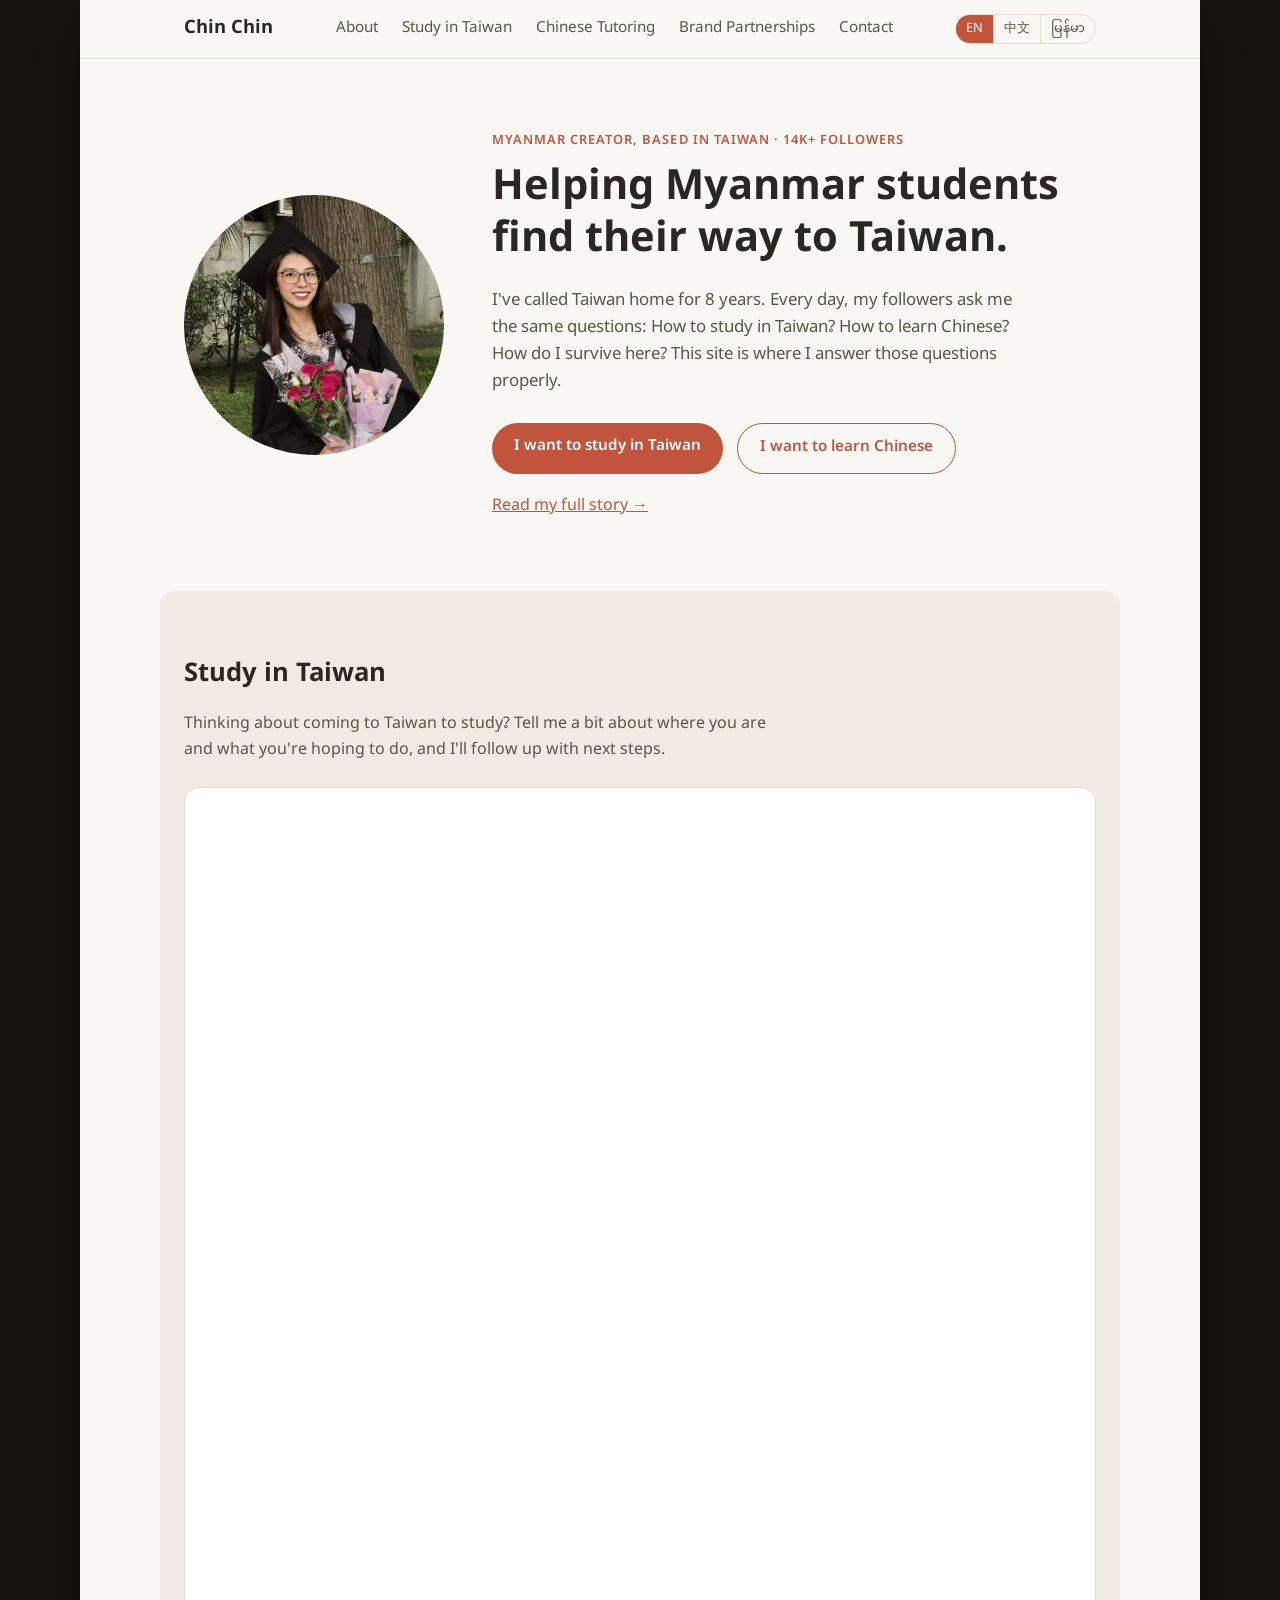
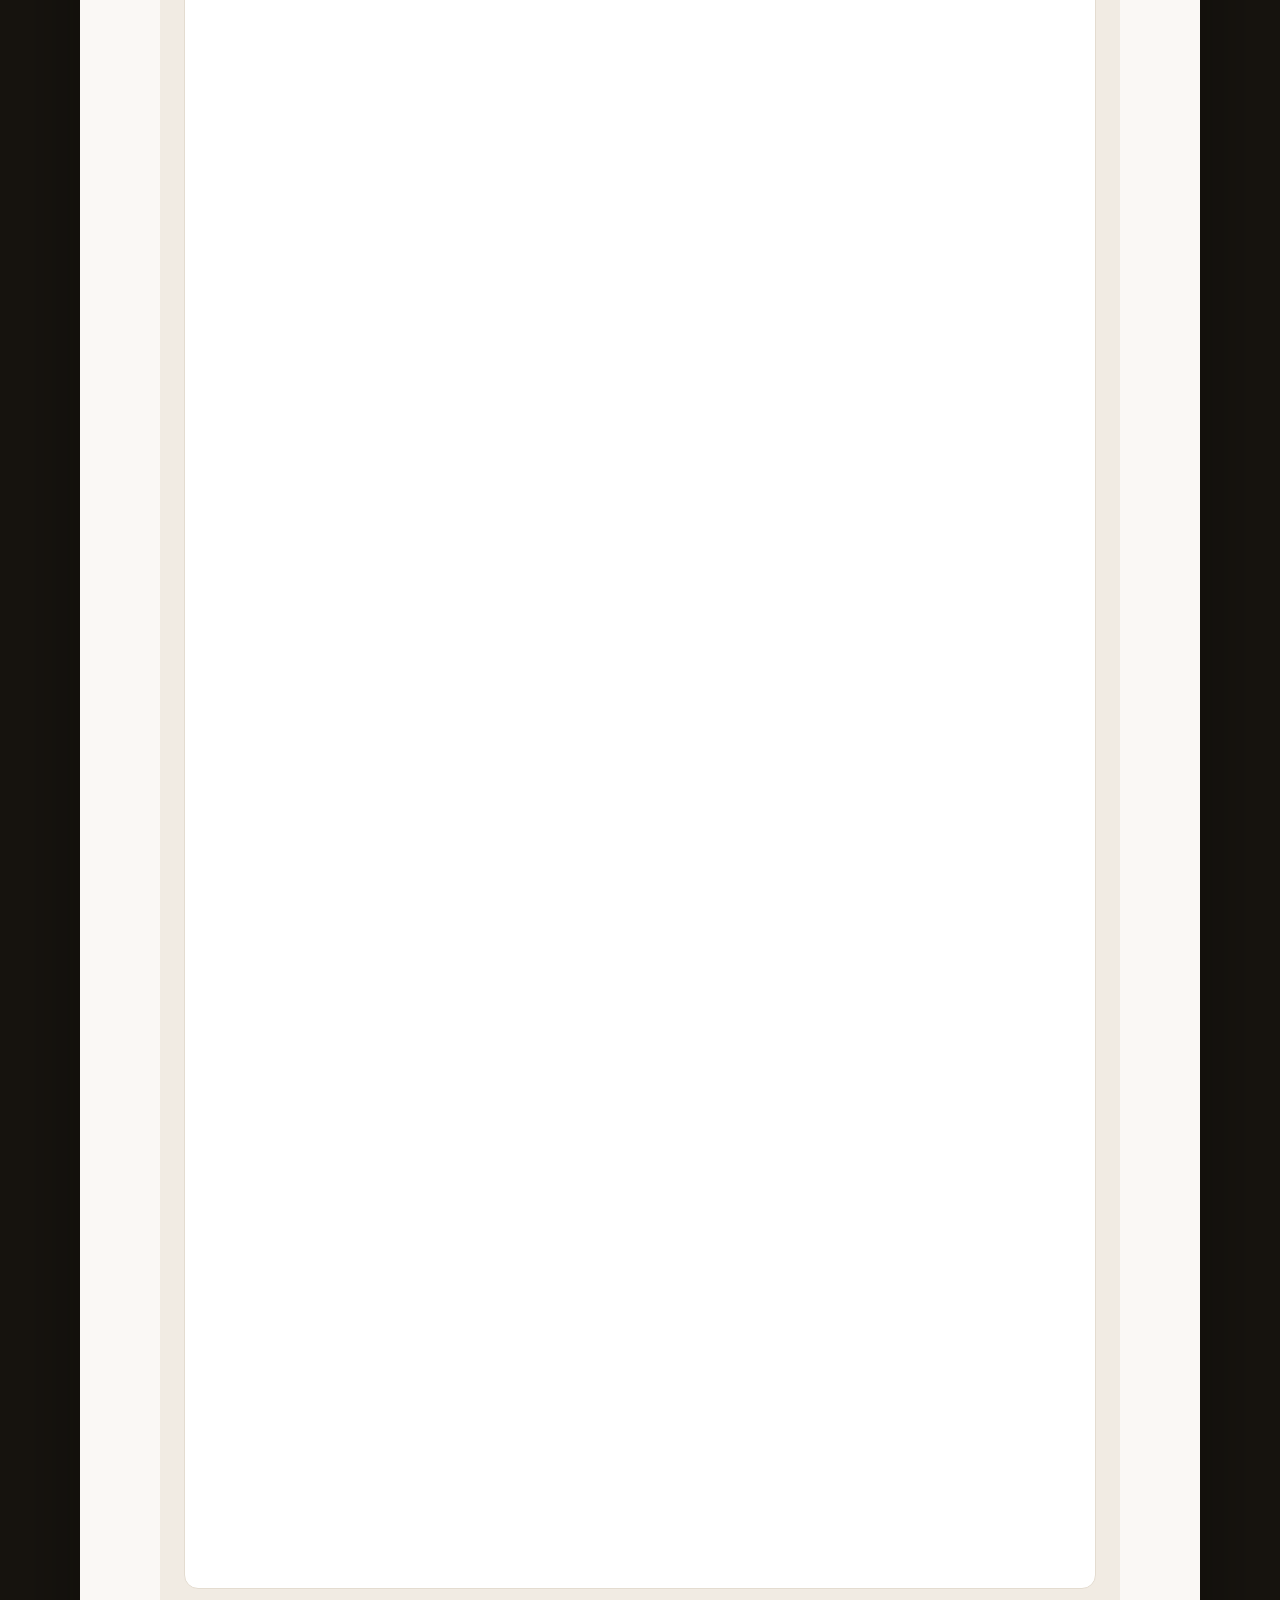
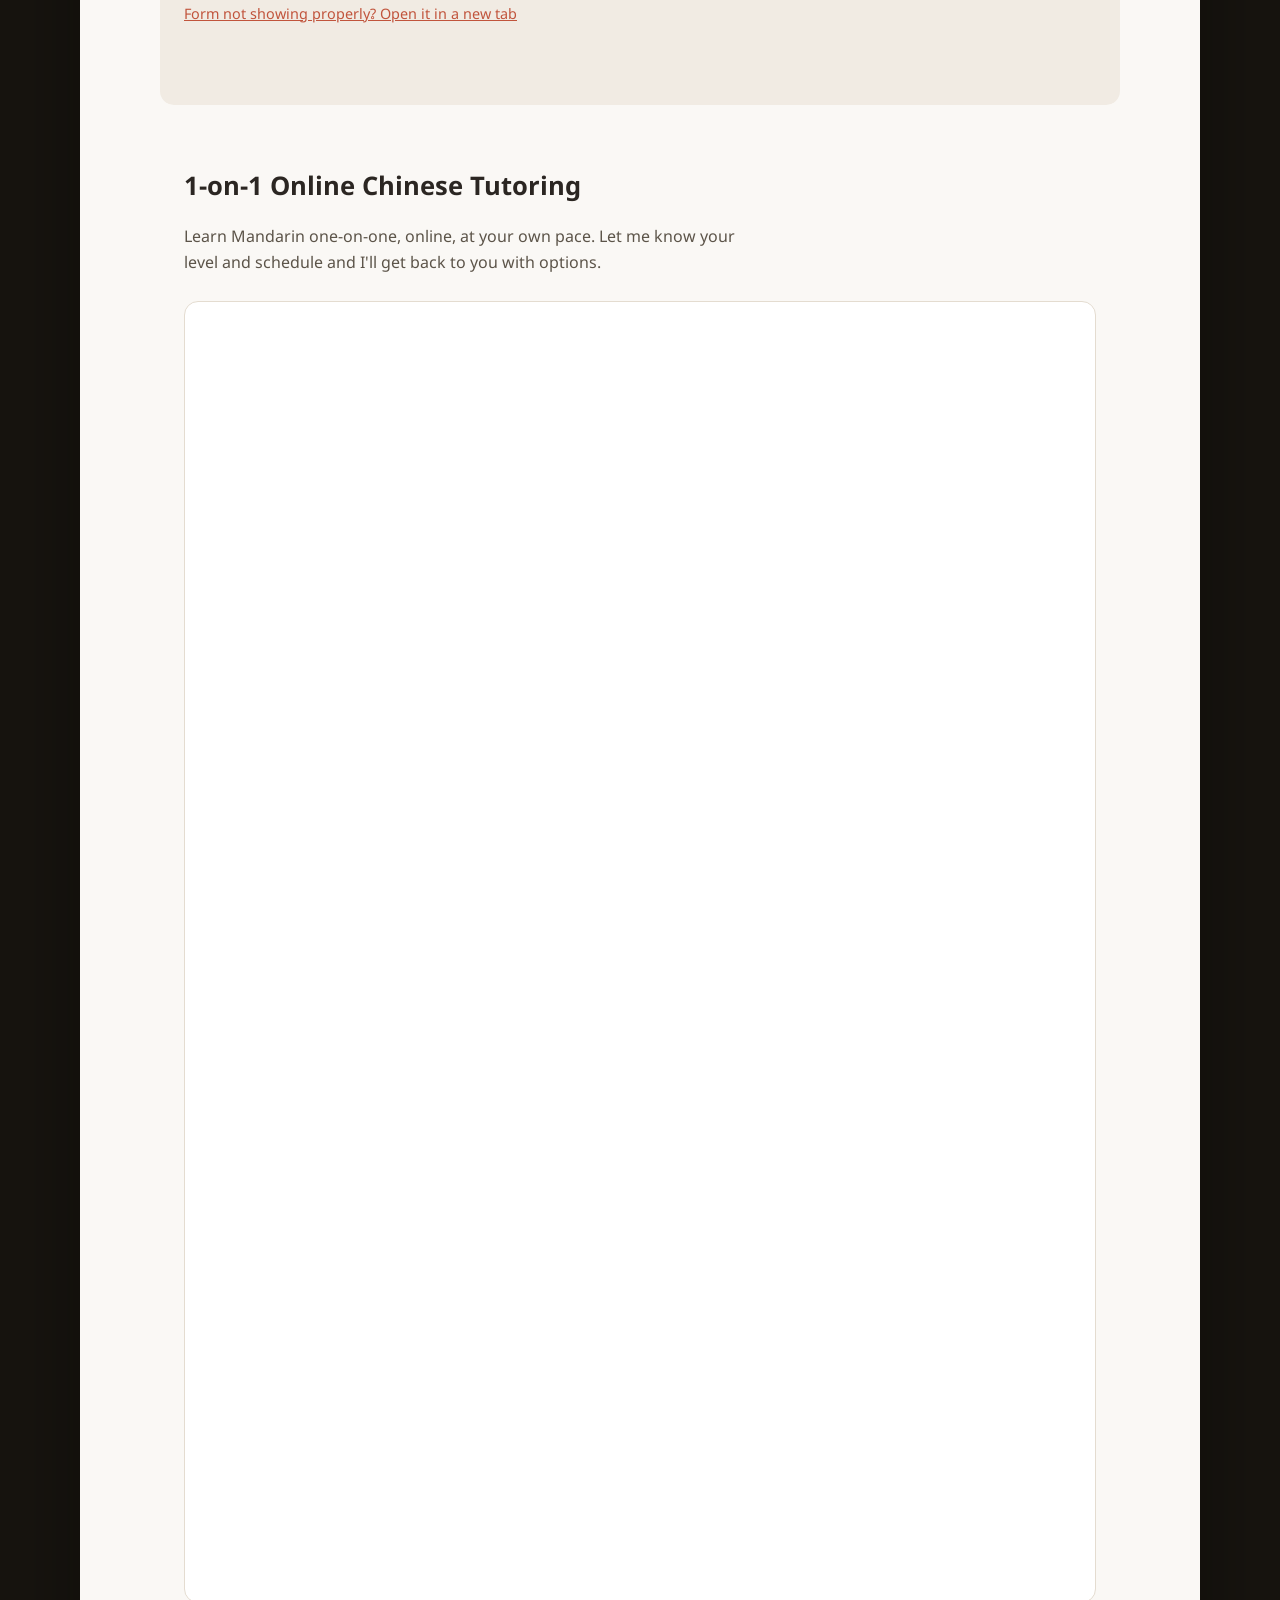
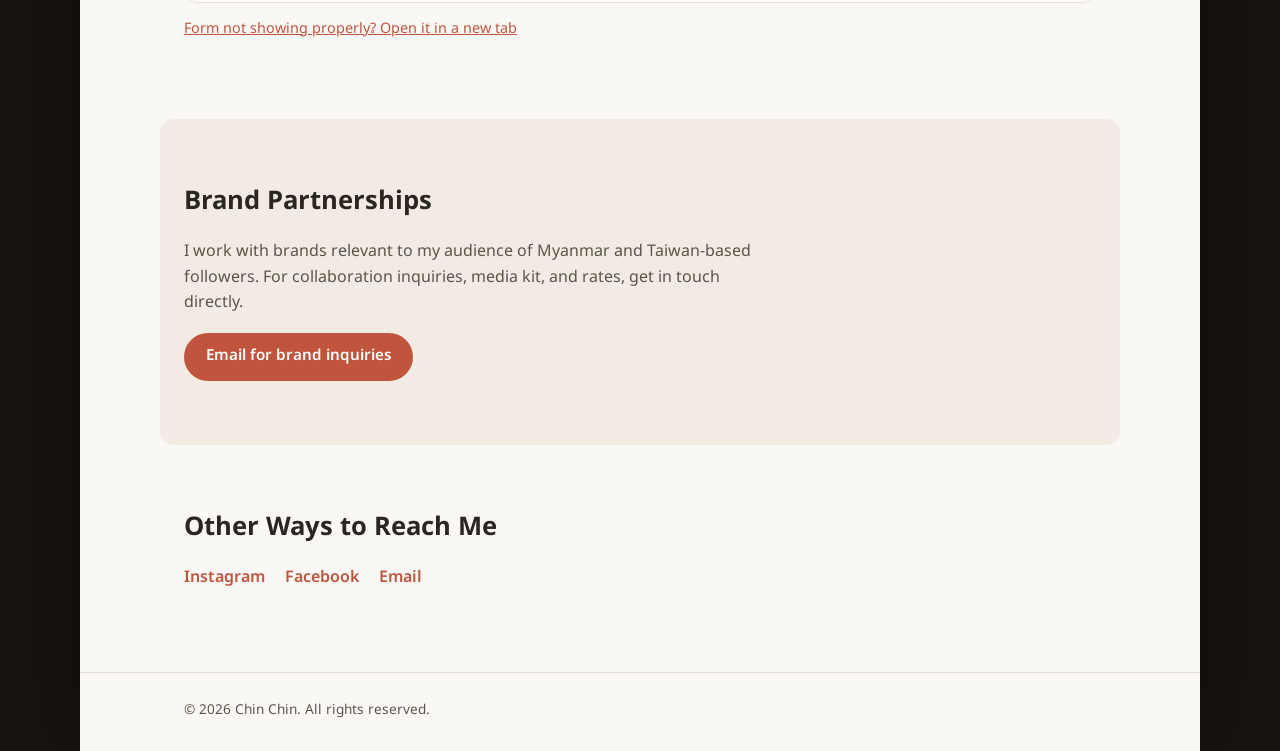
==== commit d207f28d: "Update homepage intro text (EN, Burmese) Co-Authored-By: Claude Opus 5.5 <noreply@anthropic.com>" ====
--- a/index.html
+++ b/index.html
@@ -53,9 +53,9 @@
       <p class="eyebrow" data-i18n="hero.eyebrow">Myanmar creator, based in Taiwan · 14K+ followers</p>
       <h1 data-i18n="hero.title">Helping Myanmar students find their way to Taiwan.</h1>
       <p class="lead" data-i18n="hero.lead">
-        I've called Taiwan home for 8 years. My followers ask me the same
-        questions every day: how to study here, how to learn Chinese, how to make
-        the move work. This site is where I answer those questions properly.
+        I've called Taiwan home for 8 years. Every day, my followers ask me the
+        same questions: How to study in Taiwan? How to learn Chinese? How do I
+        survive here? This site is where I answer those questions properly.
       </p>
       <div class="cta-row">
         <a href="#study-abroad" class="btn btn-primary" data-i18n="hero.ctaStudy">I want to study in Taiwan</a>
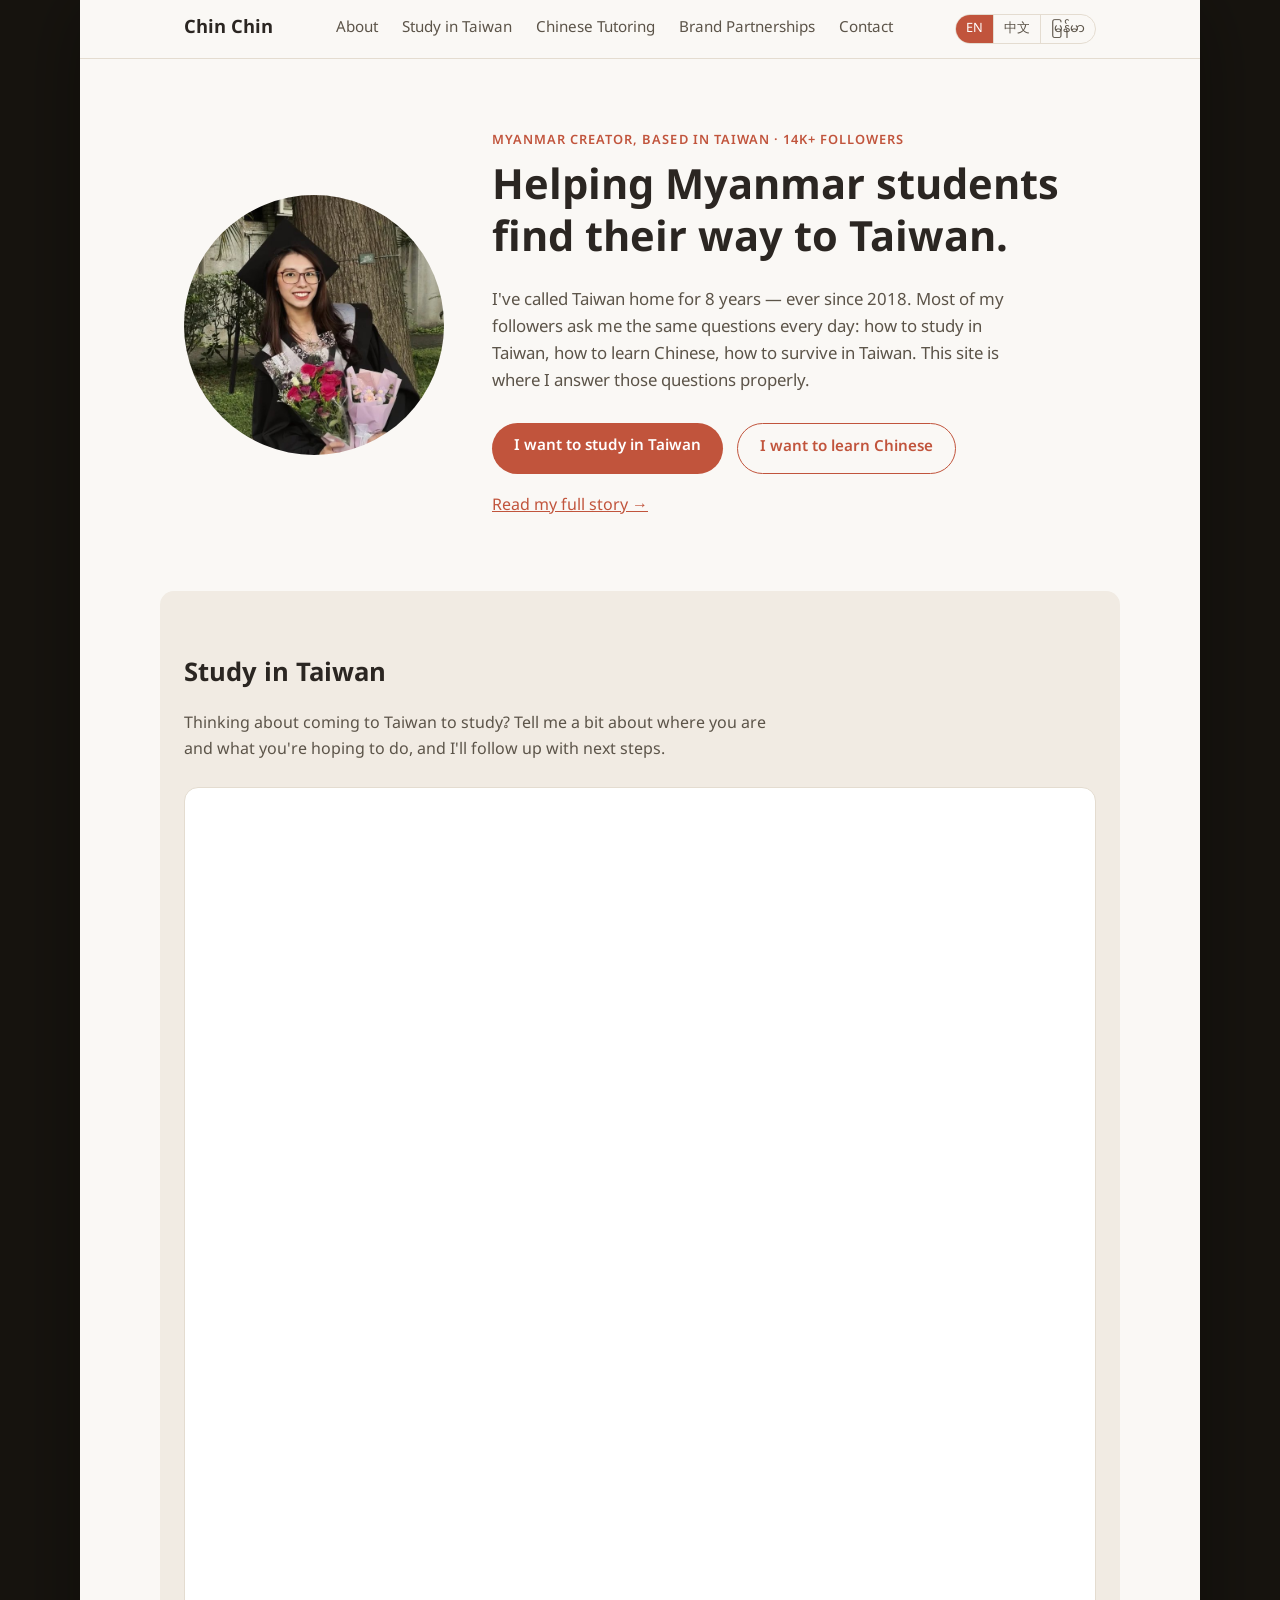
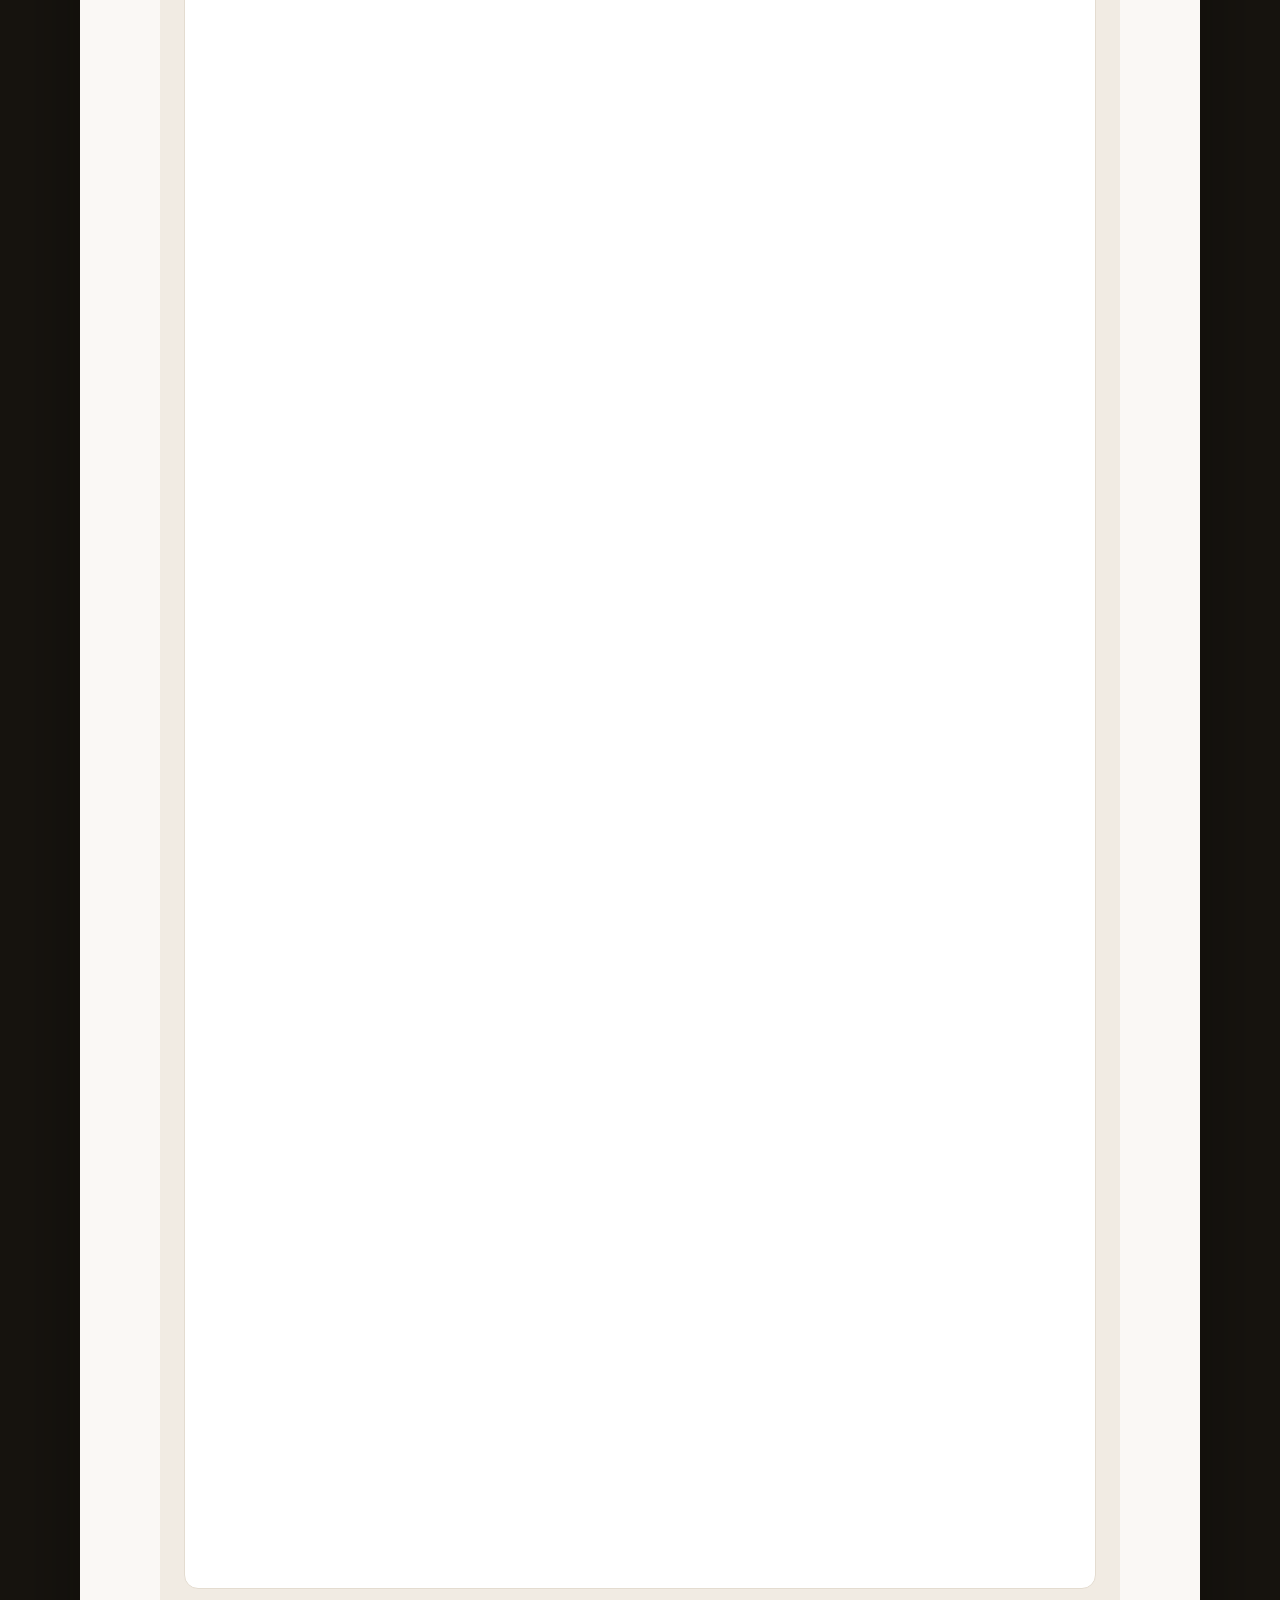
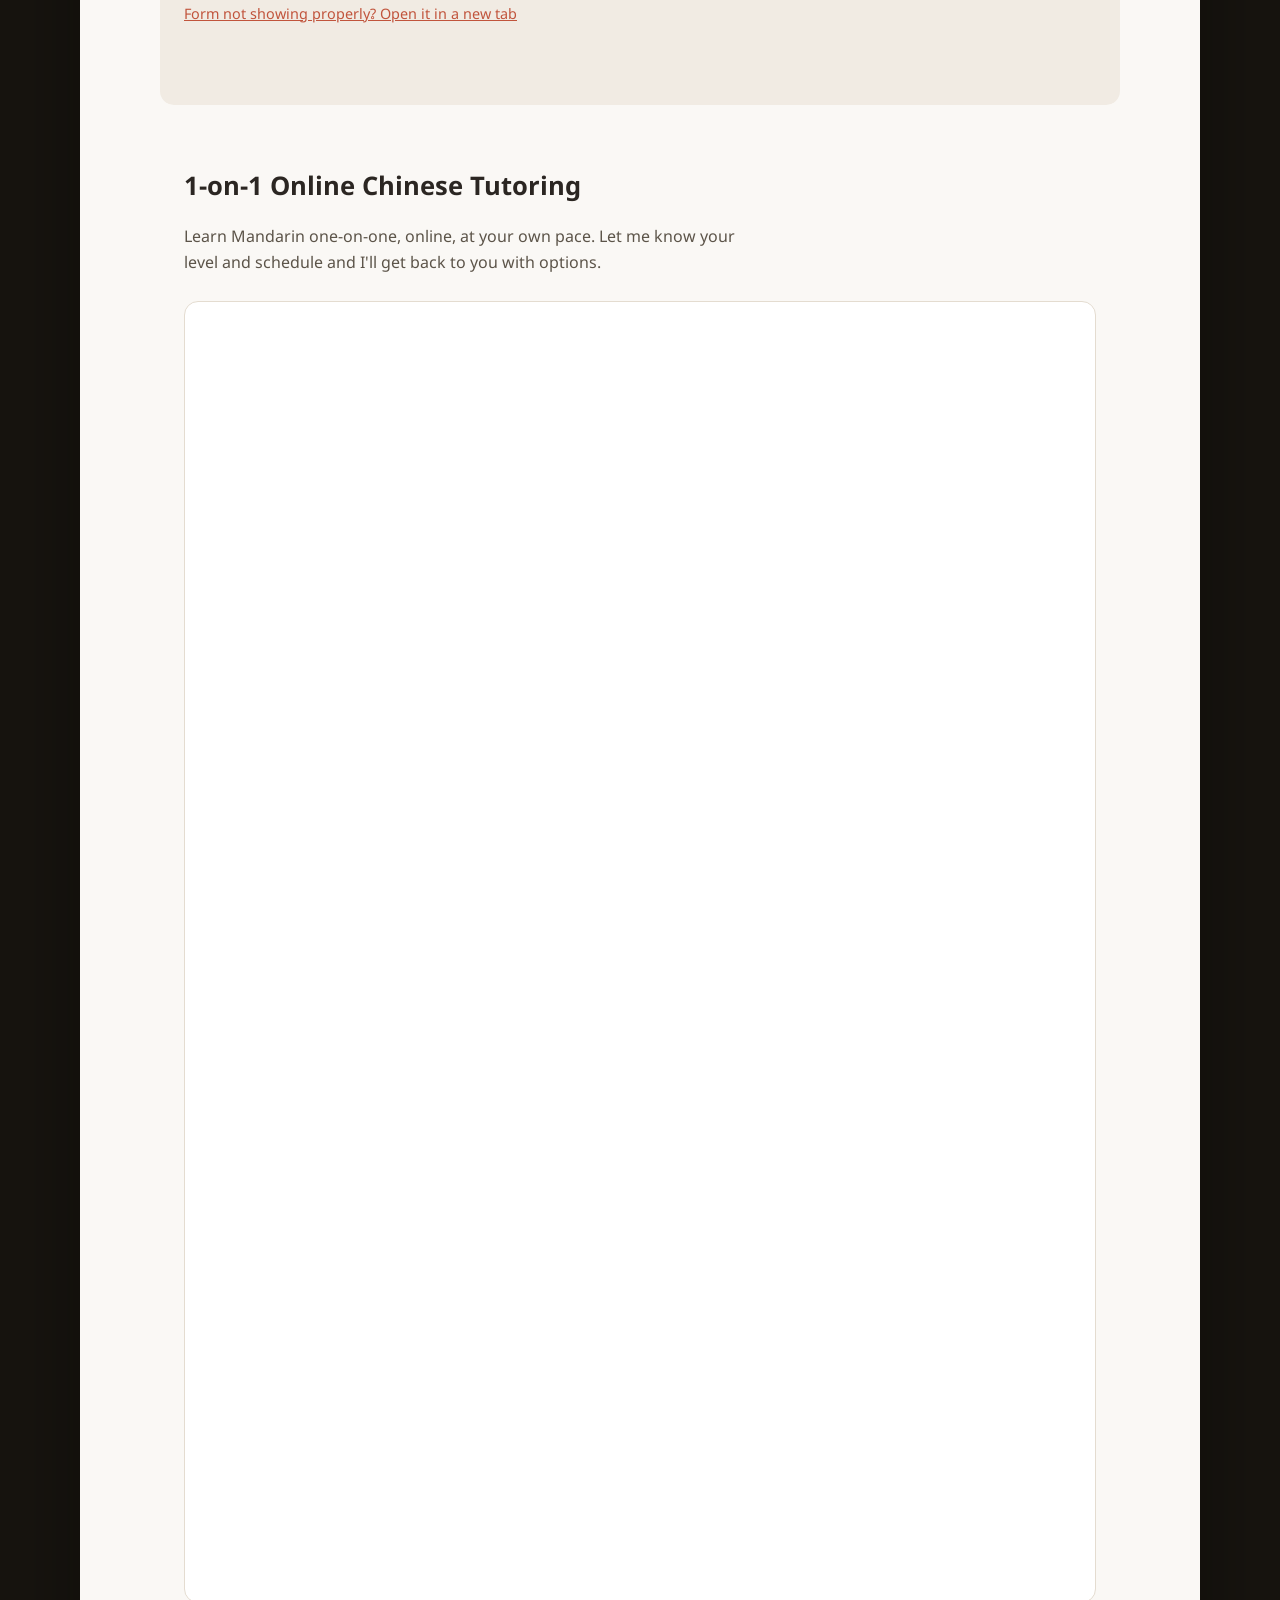
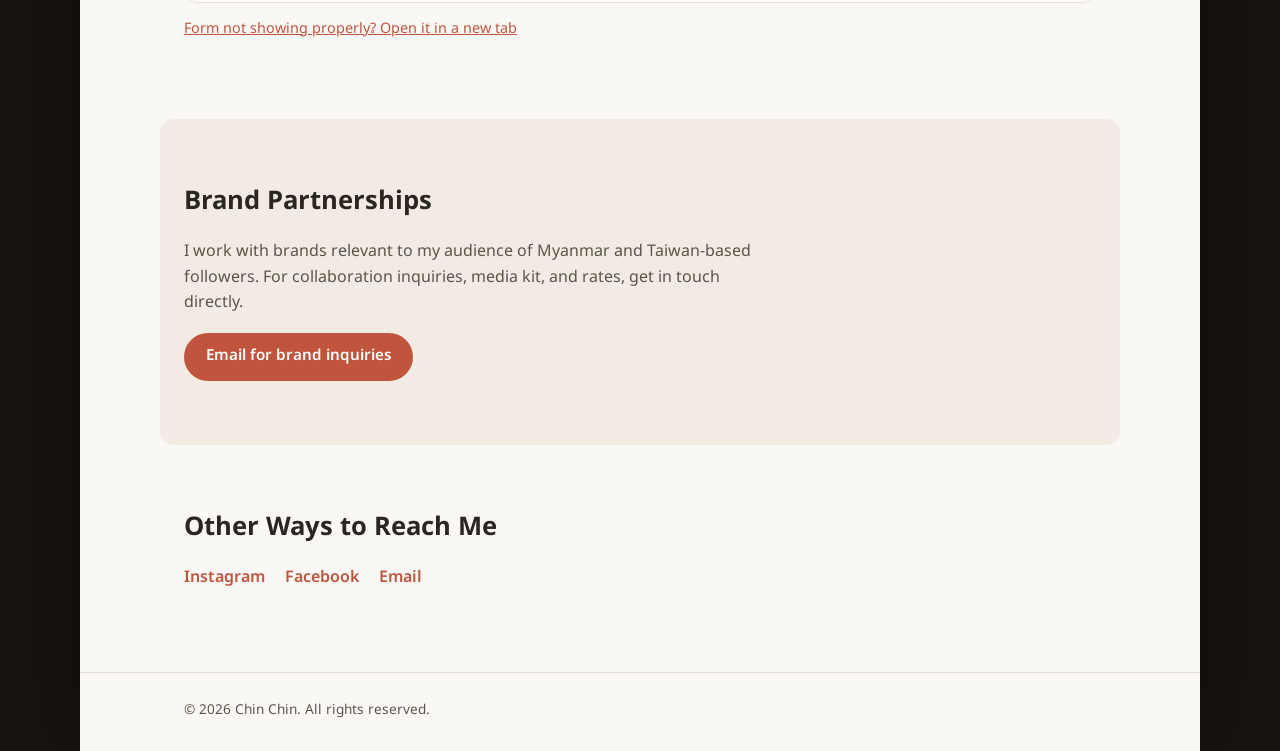
==== commit 43b75d4d: "Update homepage intro and About bio, add dance group paragraph Co-Authored-By: Claude Opus 5.5 <nore" ====
--- a/index.html
+++ b/index.html
@@ -53,9 +53,7 @@
       <p class="eyebrow" data-i18n="hero.eyebrow">Myanmar creator, based in Taiwan · 14K+ followers</p>
       <h1 data-i18n="hero.title">Helping Myanmar students find their way to Taiwan.</h1>
       <p class="lead" data-i18n="hero.lead">
-        I've called Taiwan home for 8 years. Every day, my followers ask me the
-        same questions: How to study in Taiwan? How to learn Chinese? How do I
-        survive here? This site is where I answer those questions properly.
+        I've called Taiwan home for 8 years — ever since 2018. Most of my followers ask me the same questions every day: how to study in Taiwan, how to learn Chinese, how to survive in Taiwan. This site is where I answer those questions properly.
       </p>
       <div class="cta-row">
         <a href="#study-abroad" class="btn btn-primary" data-i18n="hero.ctaStudy">I want to study in Taiwan</a>
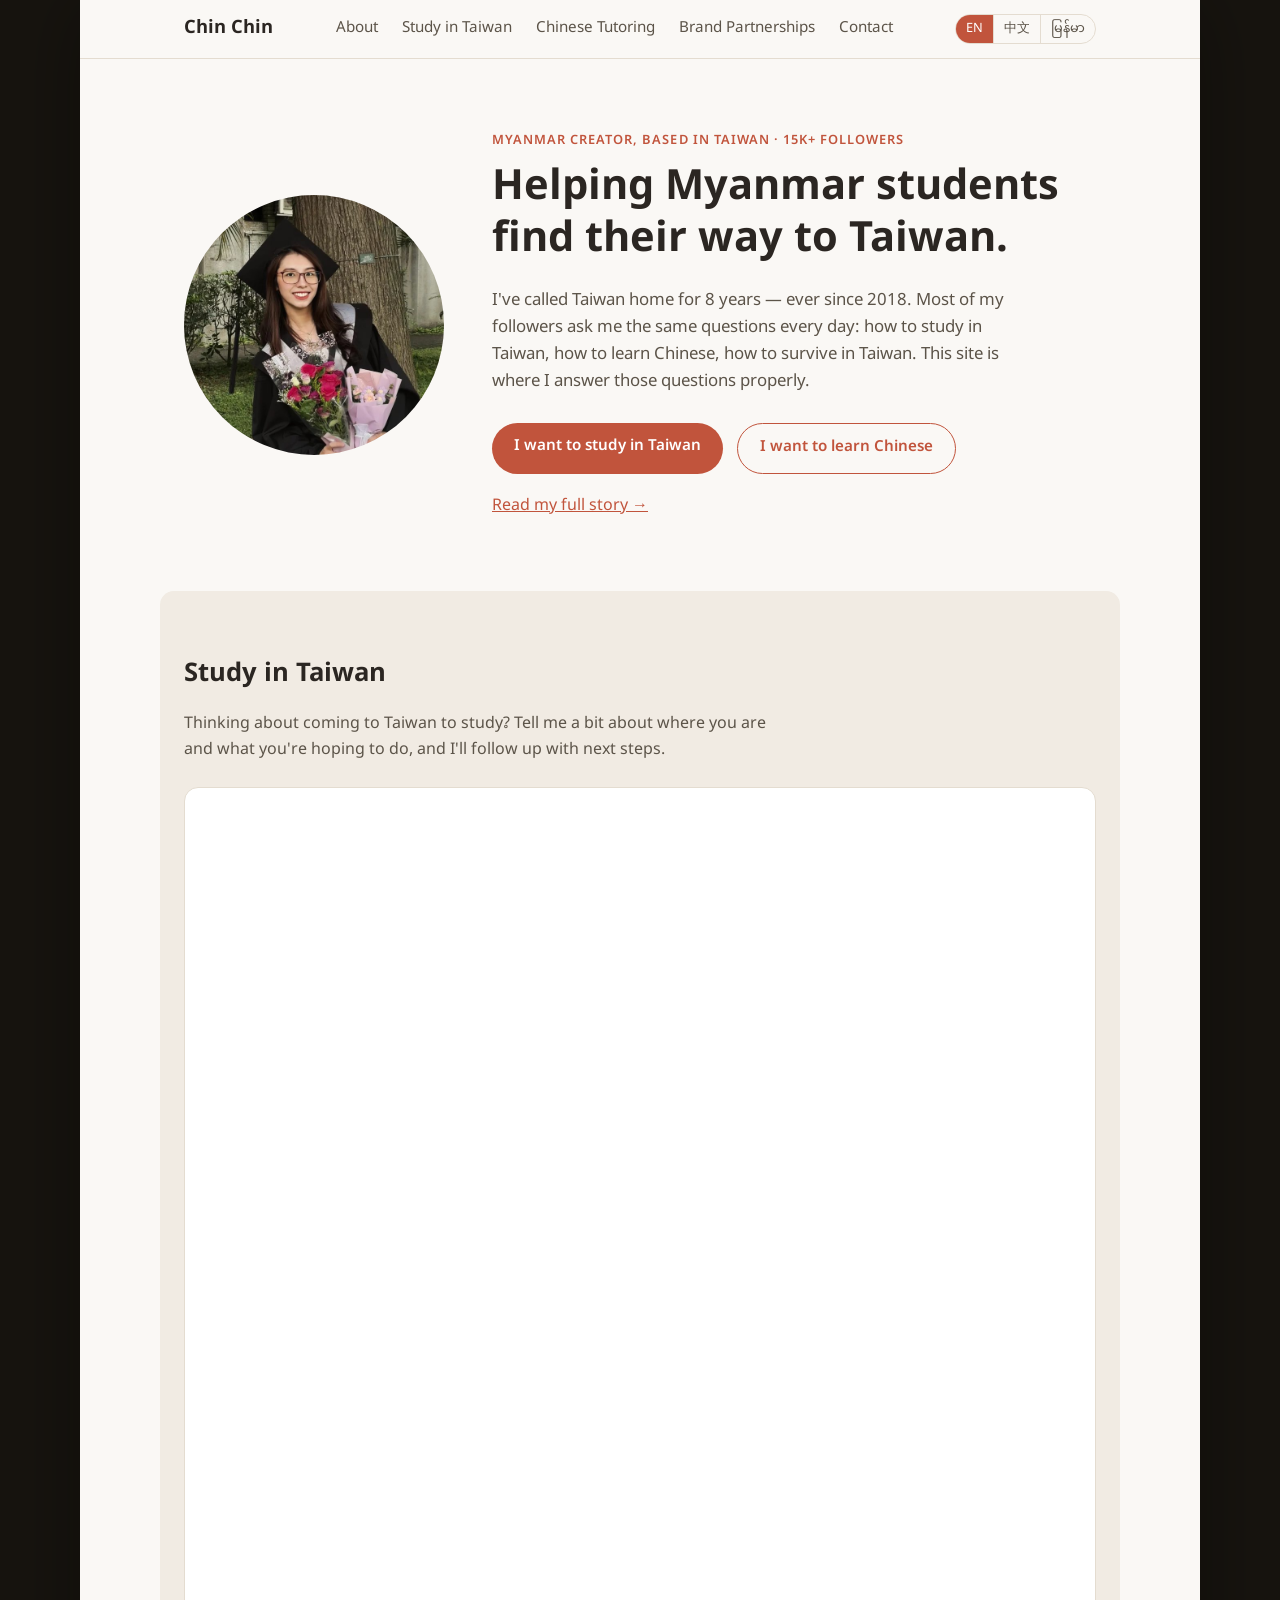
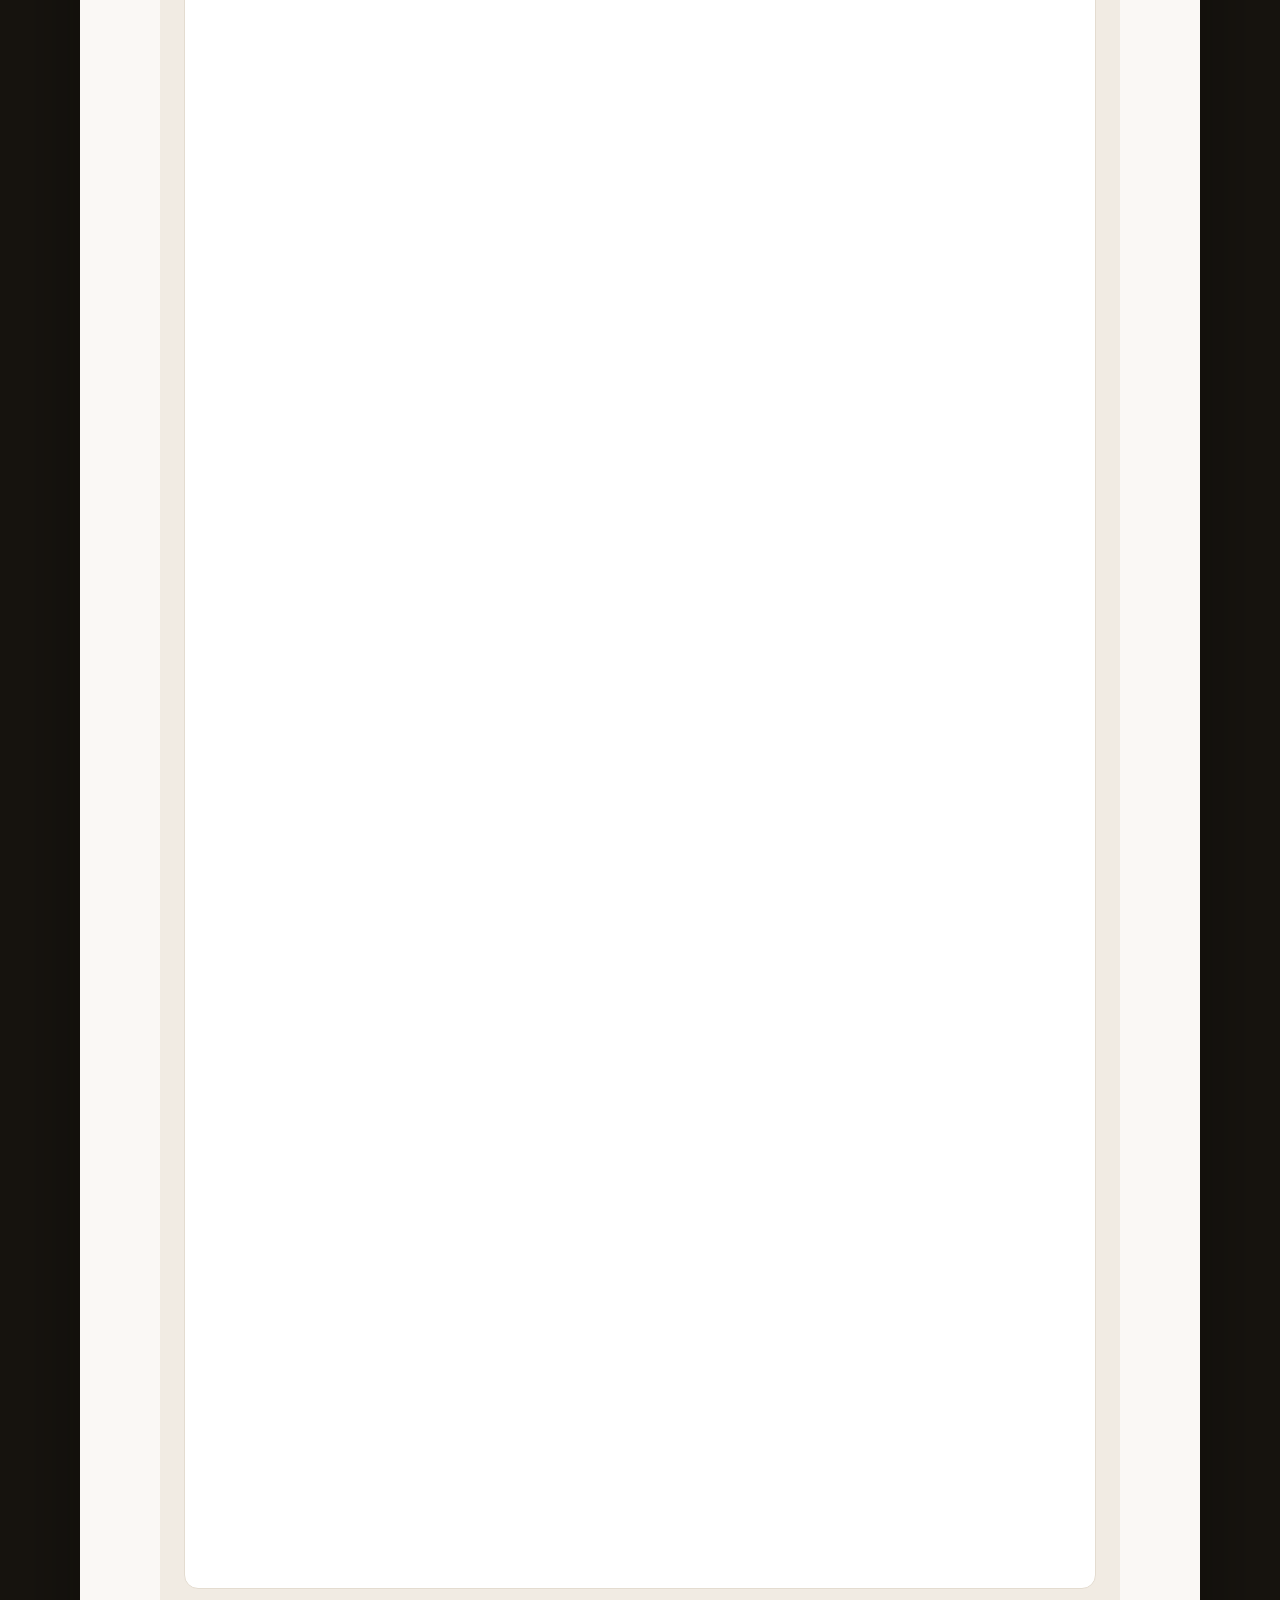
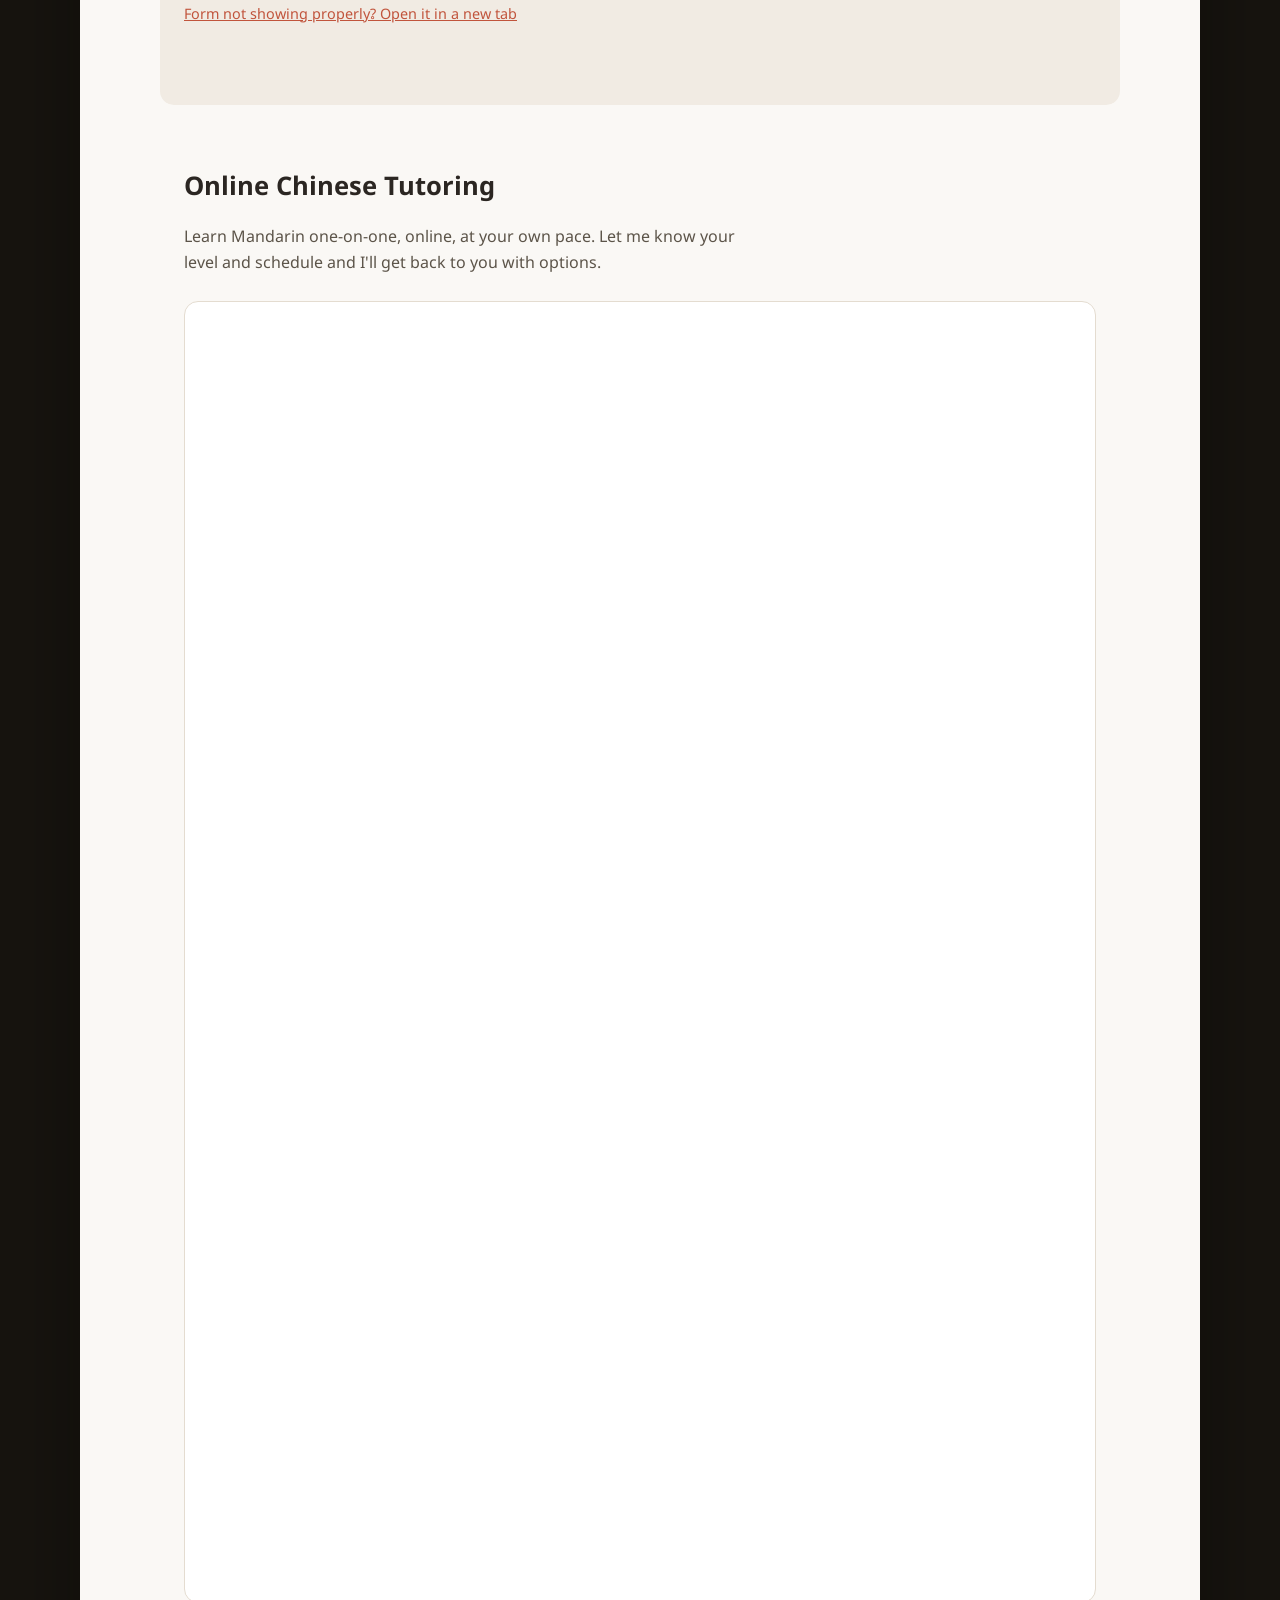
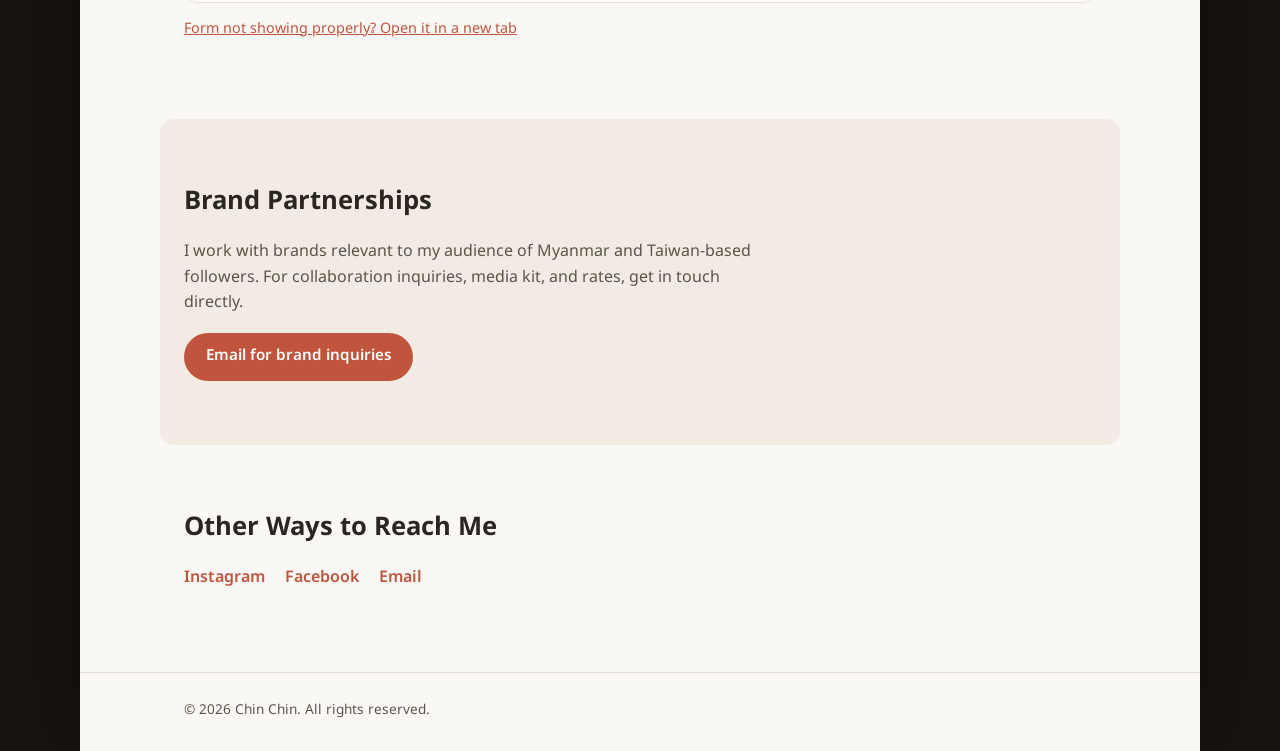
==== commit e1842caf: "Sync site text with Google Sheet edits, fold dance sentence into About bio Co-Authored-By: Claude Op" ====
--- a/index.html
+++ b/index.html
@@ -4,7 +4,7 @@
 <meta charset="UTF-8">
 <meta name="viewport" content="width=device-width, initial-scale=1.0">
 <title data-i18n="meta.indexTitle">Chin Chin | Myanmar-Taiwan Bridge</title>
-<meta name="description" data-i18n-content="meta.indexDesc" content="Chin Chin — Myanmar content creator based in Taiwan. Study abroad guidance, 1-on-1 Chinese tutoring, and brand partnerships.">
+<meta name="description" data-i18n-content="meta.indexDesc" content="Chin Chin — Myanmar content creator based in Taiwan. Study abroad guidance, Chinese tutoring, and brand partnerships.">
 <meta property="og:type" content="website">
 <meta property="og:site_name" content="Chin Chin">
 <meta property="og:title" content="Chin Chin | Myanmar-Taiwan Bridge">
@@ -50,7 +50,7 @@
   <section id="top" class="hero container">
     <img class="hero-photo" src="images/hero.jpg" alt="Chin Chin" width="640" height="800">
     <div class="hero-text">
-      <p class="eyebrow" data-i18n="hero.eyebrow">Myanmar creator, based in Taiwan · 14K+ followers</p>
+      <p class="eyebrow" data-i18n="hero.eyebrow">Myanmar creator, based in Taiwan · 15K+ followers</p>
       <h1 data-i18n="hero.title">Helping Myanmar students find their way to Taiwan.</h1>
       <p class="lead" data-i18n="hero.lead">
         I've called Taiwan home for 8 years — ever since 2018. Most of my followers ask me the same questions every day: how to study in Taiwan, how to learn Chinese, how to survive in Taiwan. This site is where I answer those questions properly.
@@ -67,8 +67,7 @@
   <section id="study-abroad" class="section alt container">
     <h2 data-i18n="study.title">Study in Taiwan</h2>
     <p data-i18n="study.body">
-      Thinking about coming to Taiwan to study? Tell me a bit about where you
-      are and what you're hoping to do, and I'll follow up with next steps.
+      Thinking about coming to Taiwan to study? Tell me a bit about where you are and what you're hoping to do, and I'll follow up with next steps.
     </p>
     <div class="form-embed has-form">
       <iframe src="https://docs.google.com/forms/d/e/1FAIpQLSfJx04D-tozMDbT_g1JNToiqjvIcJus_YOJopioMGUemQs1Eg/viewform?embedded=true" title="Study in Taiwan form" height="2400" loading="lazy">Loading…</iframe>
@@ -78,10 +77,9 @@
 
   <!-- CHINESE TUTORING -->
   <section id="tutoring" class="section container">
-    <h2 data-i18n="tutoring.title">1-on-1 Online Chinese Tutoring</h2>
+    <h2 data-i18n="tutoring.title">Online Chinese Tutoring</h2>
     <p data-i18n="tutoring.body">
-      Learn Mandarin one-on-one, online, at your own pace. Let me know your
-      level and schedule and I'll get back to you with options.
+      Learn Mandarin one-on-one, online, at your own pace. Let me know your level and schedule and I'll get back to you with options.
     </p>
     <div class="form-embed has-form">
       <iframe src="https://docs.google.com/forms/d/e/1FAIpQLScOW-vlJznpH0qBeqEL9TIIM-wbgaiX04JXEnQzeQEX8G0h-w/viewform?embedded=true" title="Chinese tutoring form" height="1300" loading="lazy">Loading…</iframe>
@@ -93,9 +91,7 @@
   <section id="partnerships" class="section alt container">
     <h2 data-i18n="partner.title">Brand Partnerships</h2>
     <p data-i18n="partner.body">
-      I work with brands relevant to my audience of Myanmar and Taiwan-based
-      followers. For collaboration inquiries, media kit, and rates, get in
-      touch directly.
+      I work with brands relevant to my audience of Myanmar and Taiwan-based followers. For collaboration inquiries, media kit, and rates, get in touch directly.
     </p>
     <a href="mailto:chinqingintaiwan18@gmail.com" class="btn btn-primary" data-i18n="partner.cta">Email for brand inquiries</a>
   </section>
